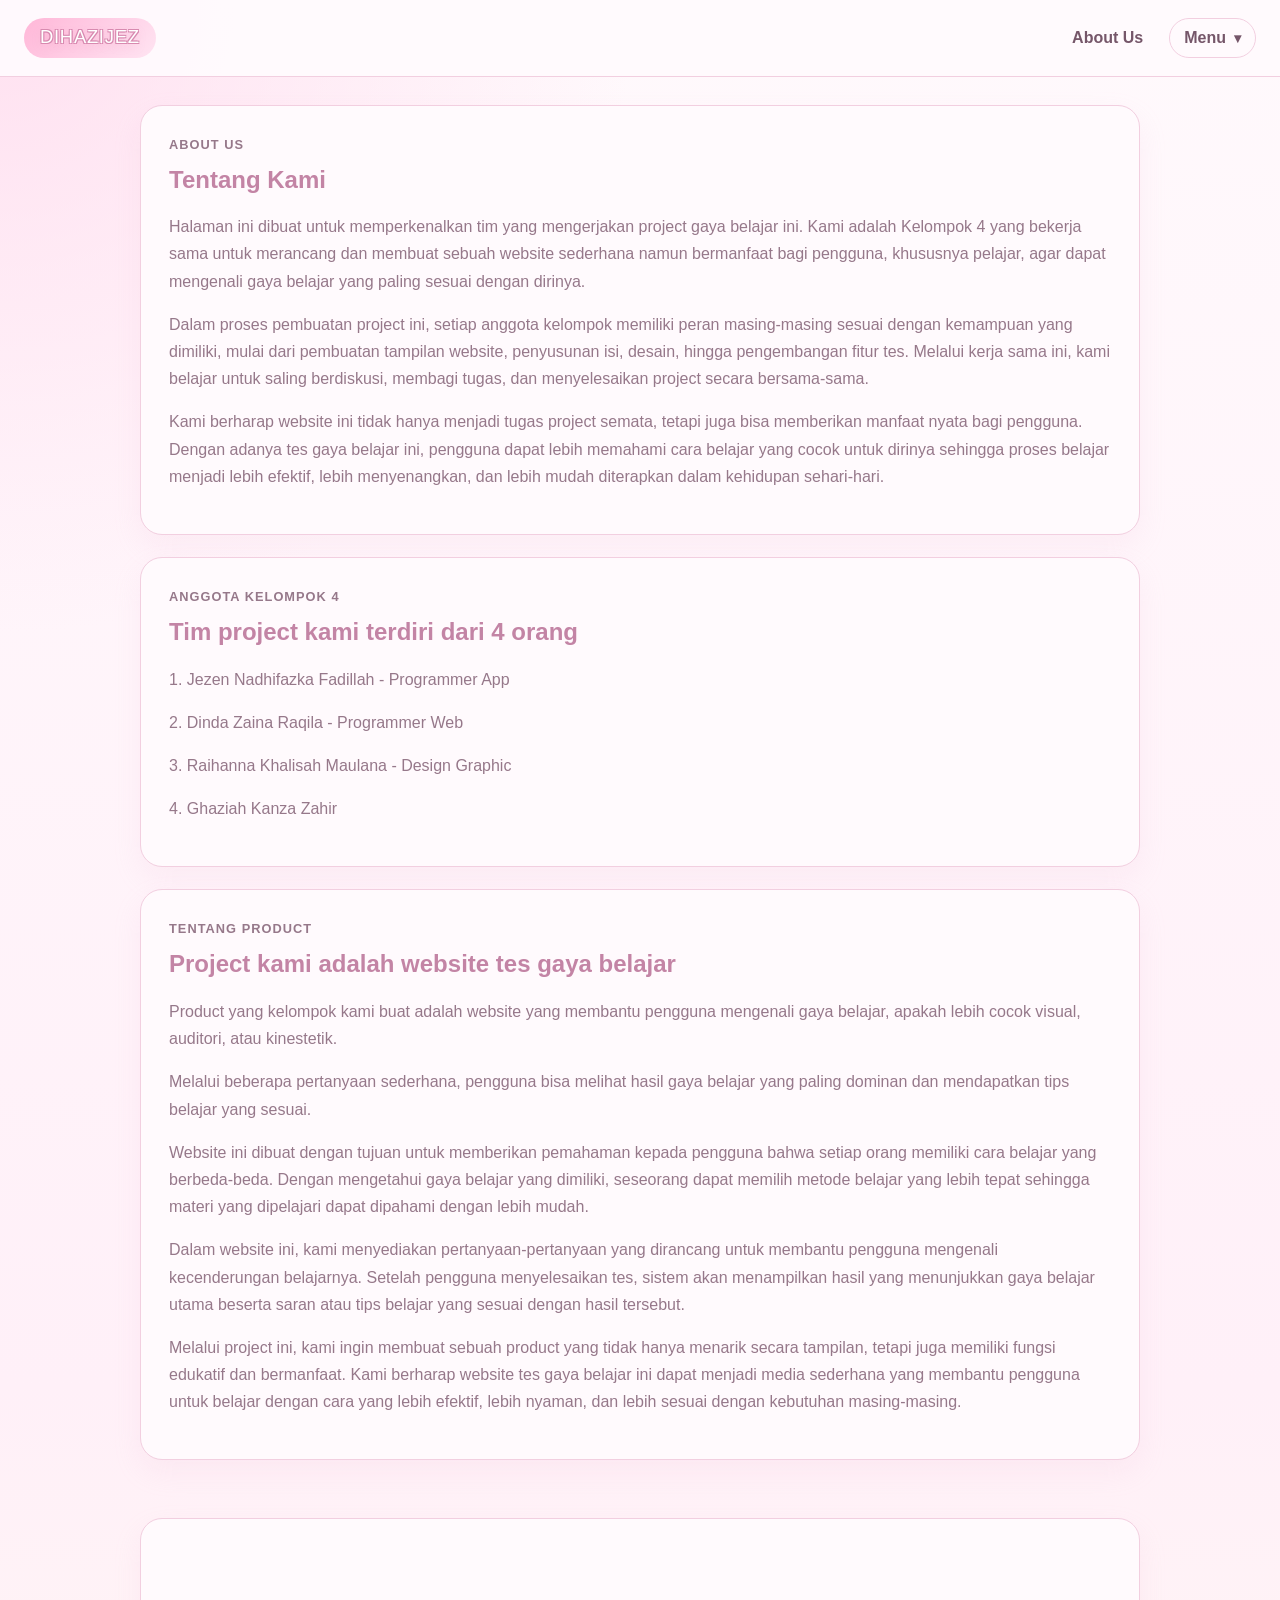
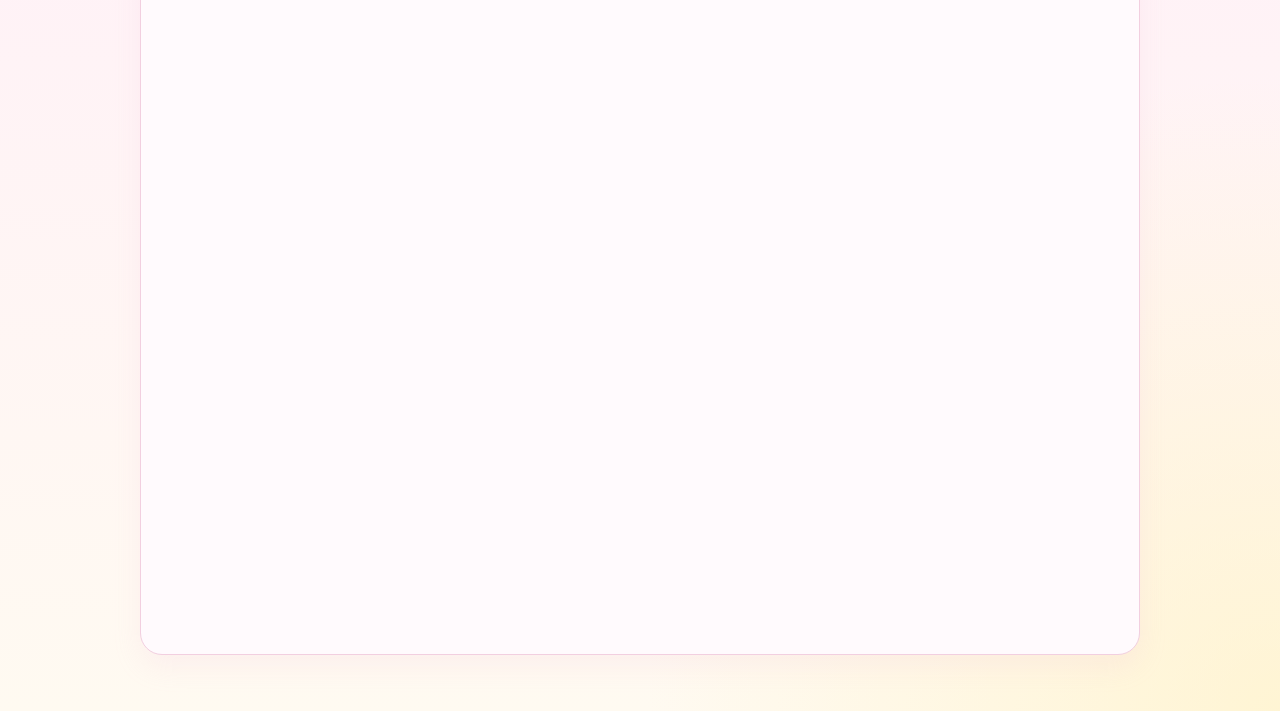
==== index.html @ 9e71fea0 "Update index.html" ====
<!doctype html>
<html lang="id">
  <head>
    <meta charset="utf-8">
    <meta name="viewport" content="width=device-width, initial-scale=1">
    <title>About Us | Gaya Belajar</title>
    <link rel="stylesheet" href="styles.css">
  </head>
  <body>
    <nav class="navbar">
      <div class="brand">DIHAZIJEZ</div>
      <div class="nav-links">
        <a href="AboutUs.html">About Us</a>
        <details class="nav-dropdown">
          <summary class="nav-trigger">Menu</summary>
          <div class="nav-dropdown-menu">
            <span class="nav-dropdown-current">home</span>
            <a href="design.html">Design</a>
            <a href="product.html">Product</a>
          </div>
        </details>
      </div>
    </nav>

    <main class="page">
      <section class="card section-card">
        <p class="section-label">About Us</p>
        <h1>Tentang Kami</h1>
        <p>
          Halaman ini dibuat untuk memperkenalkan tim yang mengerjakan project gaya belajar ini.
          Kami adalah Kelompok 4 yang bekerja sama untuk merancang dan membuat sebuah website
          sederhana namun bermanfaat bagi pengguna, khususnya pelajar, agar dapat mengenali
          gaya belajar yang paling sesuai dengan dirinya.
        </p>
        <p>
          Dalam proses pembuatan project ini, setiap anggota kelompok memiliki peran masing-masing
          sesuai dengan kemampuan yang dimiliki, mulai dari pembuatan tampilan website, penyusunan
          isi, desain, hingga pengembangan fitur tes. Melalui kerja sama ini, kami belajar untuk
          saling berdiskusi, membagi tugas, dan menyelesaikan project secara bersama-sama.
        </p>
        <p>
          Kami berharap website ini tidak hanya menjadi tugas project semata, tetapi juga bisa
          memberikan manfaat nyata bagi pengguna. Dengan adanya tes gaya belajar ini, pengguna dapat
          lebih memahami cara belajar yang cocok untuk dirinya sehingga proses belajar menjadi lebih
          efektif, lebih menyenangkan, dan lebih mudah diterapkan dalam kehidupan sehari-hari.
        </p>
      </section>

      <section class="card section-card">
        <p class="section-label">Anggota Kelompok 4</p>
        <h2>Tim project kami terdiri dari 4 orang</h2>
        <p>1. Jezen Nadhifazka Fadillah - Programmer App</p>
        <p>2. Dinda Zaina Raqila - Programmer Web</p>
        <p>3. Raihanna Khalisah Maulana - Design Graphic</p>
        <p>4. Ghaziah Kanza Zahir</p>
      </section>

      <section class="card section-card">
        <p class="section-label">Tentang Product</p>
        <h2>Project kami adalah website tes gaya belajar</h2>
        <p>
          Product yang kelompok kami buat adalah website yang membantu pengguna mengenali gaya belajar,
          apakah lebih cocok visual, auditori, atau kinestetik.
        </p>
        <p>
          Melalui beberapa pertanyaan sederhana, pengguna bisa melihat hasil gaya belajar yang paling dominan
          dan mendapatkan tips belajar yang sesuai.
        </p>
        <p>
          Website ini dibuat dengan tujuan untuk memberikan pemahaman kepada pengguna bahwa setiap orang
          memiliki cara belajar yang berbeda-beda. Dengan mengetahui gaya belajar yang dimiliki, seseorang
          dapat memilih metode belajar yang lebih tepat sehingga materi yang dipelajari dapat dipahami
          dengan lebih mudah.
        </p>
        <p>
          Dalam website ini, kami menyediakan pertanyaan-pertanyaan yang dirancang untuk membantu pengguna
          mengenali kecenderungan belajarnya. Setelah pengguna menyelesaikan tes, sistem akan menampilkan
          hasil yang menunjukkan gaya belajar utama beserta saran atau tips belajar yang sesuai dengan hasil tersebut.
        </p>
        <p>
          Melalui project ini, kami ingin membuat sebuah product yang tidak hanya menarik secara tampilan,
          tetapi juga memiliki fungsi edukatif dan bermanfaat. Kami berharap website tes gaya belajar ini
          dapat menjadi media sederhana yang membantu pengguna untuk belajar dengan cara yang lebih efektif,
          lebih nyaman, dan lebih sesuai dengan kebutuhan masing-masing.
        </p>
      </section>

      <br>
      <br>

      <section class="card embed-card">
        <iframe
          src="https://www.canva.com/design/DAHCYqIVzfM/KktYaF7nyShPlvq_w7BbAQ/view?embed"
          title="Canva design preview"
          loading="lazy"
          allow="fullscreen; autoplay; clipboard-write"
          allowfullscreen
        ></iframe>
      </section>
    </main>
  </body>
</html>
---- styles.css ----
@import url("https://fonts.googleapis.com/css2?family=Cherry+Bomb+One&display=swap");

:root {
  --bg: #fff6fb;
  --surface: #fffafd;
  --surface-soft: #fff0f8;
  --border: #f2cfe0;
  --text: #755669;
  --text-soft: #96788a;
  --primary: #ebb8d2;
  --primary-dark: #c384a5;
  --accent: #fff0c2;
  --shadow: 0 12px 28px rgba(235, 184, 210, 0.14);
  --radius: 22px;
}

* {
  box-sizing: border-box;
}

html {
  scroll-behavior: smooth;
}

body {
  margin: 0;
  font-family: "Avenir Next", "Trebuchet MS", Arial, sans-serif;
  color: var(--text);
  background:
    radial-gradient(circle at top left, rgba(255, 214, 235, 0.7), transparent 24%),
    radial-gradient(circle at bottom right, rgba(255, 238, 176, 0.45), transparent 24%),
    linear-gradient(180deg, #fff9fc 0%, #fff0f8 60%, #fffaf1 100%);
}

a {
  color: inherit;
  text-decoration: none;
}

.navbar {
  position: sticky;
  top: 0;
  z-index: 10;
  display: flex;
  justify-content: space-between;
  align-items: center;
  gap: 20px;
  padding: 18px 24px;
  background: rgba(255, 250, 253, 0.96);
  border-bottom: 1px solid var(--border);
}

.brand {
  padding: 8px 16px 10px;
  border-radius: 999px;
  background: linear-gradient(135deg, #ffb7d8 0%, #ffe4f2 100%);
  font-family: "Cherry Bomb One", "Trebuchet MS", Arial, sans-serif;
  font-size: 1.15rem;
  font-weight: 400;
  letter-spacing: 0.04em;
  color: #ffffff;
  text-shadow:
    -1px -1px 0 #d88ab0,
    1px -1px 0 #d88ab0,
    -1px 1px 0 #d88ab0,
    1px 1px 0 #d88ab0,
    0 3px 10px rgba(216, 138, 176, 0.25);
}

.nav-links {
  display: flex;
  gap: 12px;
  align-items: center;
  flex-wrap: wrap;
}

.nav-links a,
.nav-current {
  padding: 10px 14px;
  border-radius: 999px;
  font-weight: 600;
}

.nav-links a:hover {
  background: var(--surface-soft);
}

.nav-current {
  background: linear-gradient(135deg, var(--primary) 0%, #f3aed1 100%);
  color: #ffffff;
}

.nav-dropdown {
  position: relative;
}

.nav-trigger,
.nav-dropdown-current {
  display: inline-flex;
  align-items: center;
  justify-content: center;
  padding: 10px 14px;
  border: 1px solid var(--border);
  border-radius: 999px;
  background: var(--surface);
  font-weight: 600;
  color: var(--text);
  cursor: pointer;
  list-style: none;
}

.nav-trigger::-webkit-details-marker {
  display: none;
}

.nav-trigger::after {
  content: "▾";
  margin-left: 8px;
  font-size: 0.85rem;
}

.nav-dropdown[open] .nav-trigger {
  background: linear-gradient(135deg, var(--primary) 0%, #f3aed1 100%);
  color: #ffffff;
  border-color: var(--primary);
}

.nav-dropdown-menu {
  position: absolute;
  top: calc(100% + 10px);
  right: 0;
  min-width: 180px;
  display: grid;
  gap: 8px;
  padding: 12px;
  background: rgba(255, 250, 253, 0.98);
  border: 1px solid var(--border);
  border-radius: 18px;
  box-shadow: var(--shadow);
}

.nav-dropdown:not([open]) .nav-dropdown-menu {
  display: none;
}

.nav-dropdown-menu a,
.nav-dropdown-current {
  width: 100%;
  justify-content: flex-start;
}

.nav-dropdown-current {
  background: linear-gradient(135deg, var(--primary) 0%, #f3aed1 100%);
  border-color: var(--primary);
  color: #ffffff;
}

.page {
  width: min(1000px, calc(100% - 32px));
  margin: 28px auto 56px;
}

.card {
  background: var(--surface);
  border: 1px solid var(--border);
  border-radius: var(--radius);
  box-shadow: var(--shadow);
}

.hero,
.section-card,
.quiz-card,
.result-wrap,
.embed-card {
  padding: 28px;
}

.section-card {
  margin-bottom: 22px;
}

.hero {
  margin-bottom: 22px;
}

.hero-banner {
  width: 100%;
  margin-bottom: 28px;
  background: linear-gradient(135deg, #efbfd7 0%, #dda4c2 52%, #d4b1e6 100%);
  color: #ffffff;
  overflow: hidden;
  box-shadow: 0 10px 26px rgba(195, 132, 165, 0.12);
}

.hero-banner-inner {
  width: min(1000px, calc(100% - 32px));
  margin: 0 auto;
  padding: 52px 20px 58px;
  text-align: center;
}

.eyebrow,
.section-label {
  margin: 0 0 10px;
  color: var(--primary-dark);
  font-size: 0.8rem;
  font-weight: 700;
  letter-spacing: 0.08em;
  text-transform: uppercase;
}

h1,
h2,
h3,
p {
  margin-top: 0;
}

h1,
h2 {
  color: var(--primary-dark);
}

h1 {
  font-family: "Avenir Next", "Helvetica Neue", Arial, sans-serif;
  font-style: normal;
  line-height: 1.15;
  font-weight: 700;
}

.hero-banner h1 {
  max-width: 760px;
  margin: 0 auto 18px;
  color: #ffffff;
  font-size: clamp(1.9rem, 4vw, 3rem);
}

h2,
h3,
.brand,
.button,
.nav-links a,
.nav-current {
  font-family: "Avenir Next", "Trebuchet MS", Arial, sans-serif;
}

.lead,
.section-card p,
.simple-card p,
.question span,
#result-description,
.tips-box li {
  color: var(--text-soft);
  line-height: 1.7;
}

.hero-actions {
  display: flex;
  gap: 12px;
  flex-wrap: wrap;
  margin-top: 20px;
}

.hero-actions-center {
  justify-content: center;
}

.button {
  display: inline-flex;
  align-items: center;
  justify-content: center;
  padding: 12px 20px;
  border-radius: 999px;
  font-weight: 600;
  border: 1px solid var(--border);
}

.button-primary {
  background: linear-gradient(135deg, var(--primary) 0%, #f4afd3 100%);
  border-color: var(--primary);
  color: #ffffff;
}

.button-secondary {
  background: var(--surface);
  color: var(--primary-dark);
}

.button-light {
  background: #ffffff;
  color: var(--primary-dark);
  border-color: #ffffff;
}

.button-outline-light {
  background: rgba(255, 255, 255, 0.12);
  color: #ffffff;
  border-color: rgba(255, 255, 255, 0.55);
}

.hero-eyebrow {
  color: rgba(255, 255, 255, 0.92);
}

.hero-lead {
  max-width: 640px;
  margin: 0 auto;
  color: rgba(255, 255, 255, 0.92);
}

.section-block {
  margin: 0;
}

.learning-main {
  margin-bottom: 22px;
}

.section-heading {
  margin-bottom: 14px;
}

.learning-list {
  display: grid;
  grid-template-columns: repeat(3, minmax(0, 1fr));
  gap: 16px;
}

.grid {
  display: grid;
  gap: 16px;
}

.grid-3 {
  grid-template-columns: repeat(3, minmax(0, 1fr));
}

.simple-card {
  padding: 22px;
  background: linear-gradient(180deg, #fffafd 0%, #fff2f9 100%);
}

.simple-card h3 {
  margin-bottom: 10px;
  font-family: "Avenir Next", "Helvetica Neue", Arial, sans-serif;
}

.question {
  margin-bottom: 18px;
  padding: 20px;
  border: 1px solid var(--border);
  border-radius: 18px;
  background: linear-gradient(180deg, #fffbfd 0%, #fff3f9 100%);
}

.question h3 {
  margin-bottom: 14px;
  font-size: 1.05rem;
  line-height: 1.5;
}

.option {
  display: block;
  margin: 8px 0;
  cursor: pointer;
}

.option input {
  position: absolute;
  opacity: 0;
}

.option span {
  display: block;
  padding: 12px 14px;
  border-radius: 14px;
  background: var(--surface-soft);
  border: 2px solid transparent;
}

.option input:checked + span {
  border-color: var(--primary);
  background: #ffddea;
  color: var(--primary-dark);
  font-weight: 700;
}

.submit-button {
  margin-top: 8px;
}

.result-wrap {
  max-width: 760px;
  margin: 0 auto;
}

.tips-box {
  margin-top: 24px;
  padding: 22px;
  border-radius: 18px;
  background: linear-gradient(180deg, #fff4fa 0%, #fffaf0 100%);
  border: 1px solid var(--border);
}

.tips-box h2 {
  margin-bottom: 12px;
}

.embed-card iframe {
  width: 100%;
  min-height: 75vh;
  border: none;
  border-radius: 14px;
}

@media (max-width: 768px) {
  .navbar {
    flex-direction: column;
    align-items: flex-start;
  }

  .nav-dropdown-menu {
    left: 0;
    right: auto;
  }

  .learning-list {
    grid-template-columns: 1fr;
  }

  .grid-3 {
    grid-template-columns: 1fr;
  }

  .hero,
  .section-card,
  .quiz-card,
  .result-wrap,
  .embed-card {
    padding: 22px 18px;
  }

  .hero-banner-inner {
    padding: 40px 18px 44px;
  }
}
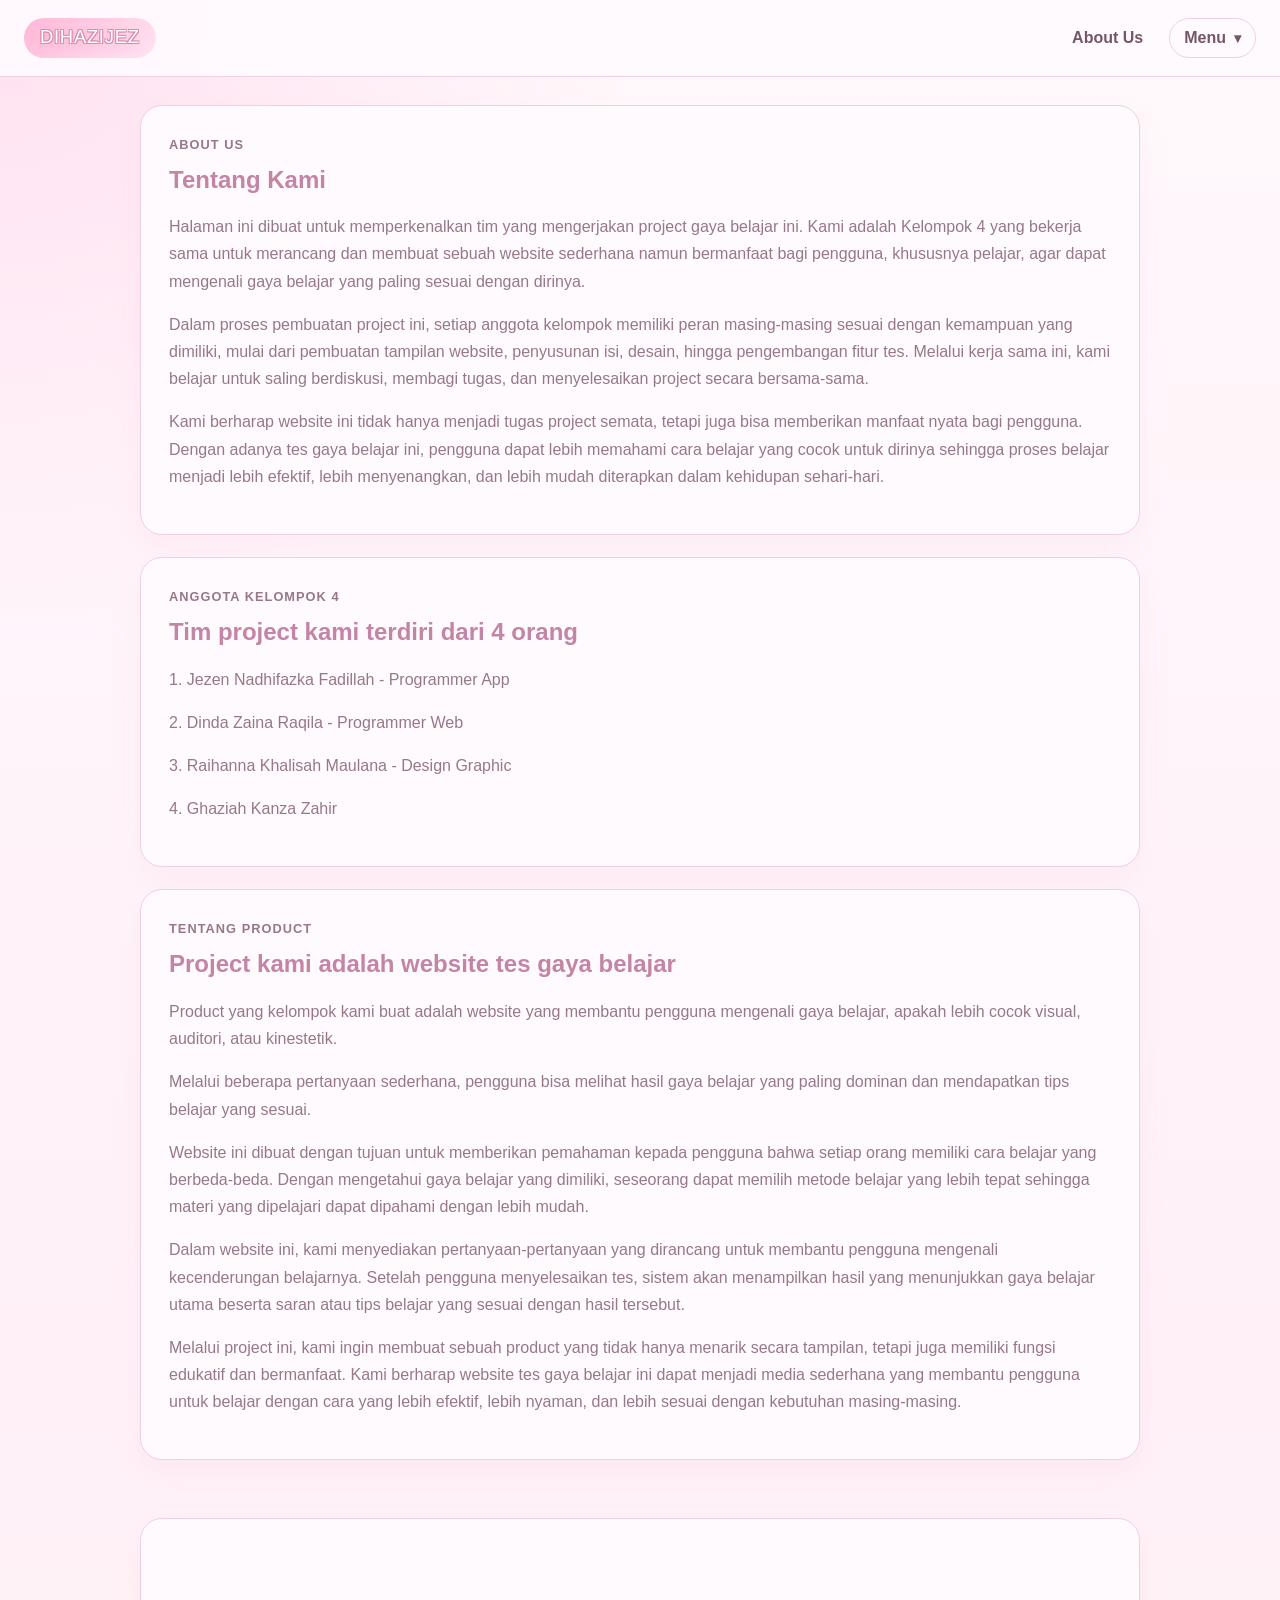
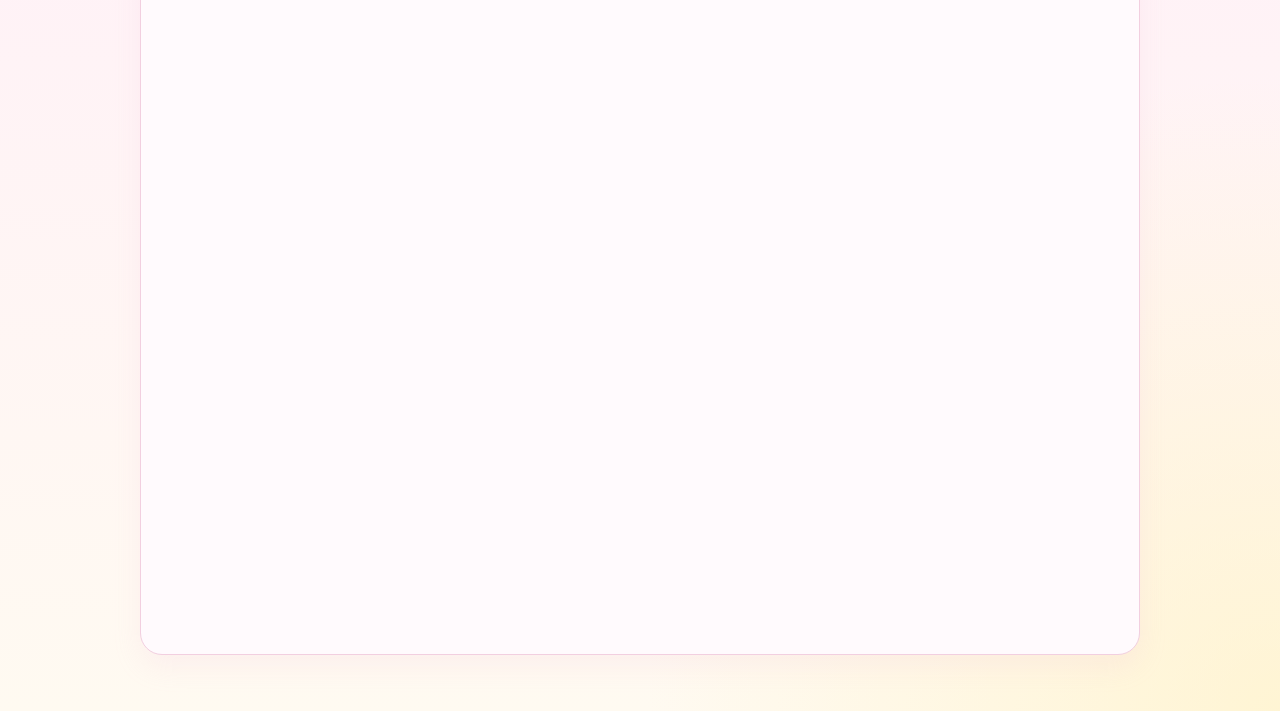
==== commit 4ed3d049: "Update index.html" ====
--- a/index.html
+++ b/index.html
@@ -10,7 +10,7 @@
     <nav class="navbar">
       <div class="brand">DIHAZIJEZ</div>
       <div class="nav-links">
-        <a href="AboutUs.html">About Us</a>
+        <a href="index.html">About Us</a>
         <details class="nav-dropdown">
           <summary class="nav-trigger">Menu</summary>
           <div class="nav-dropdown-menu">
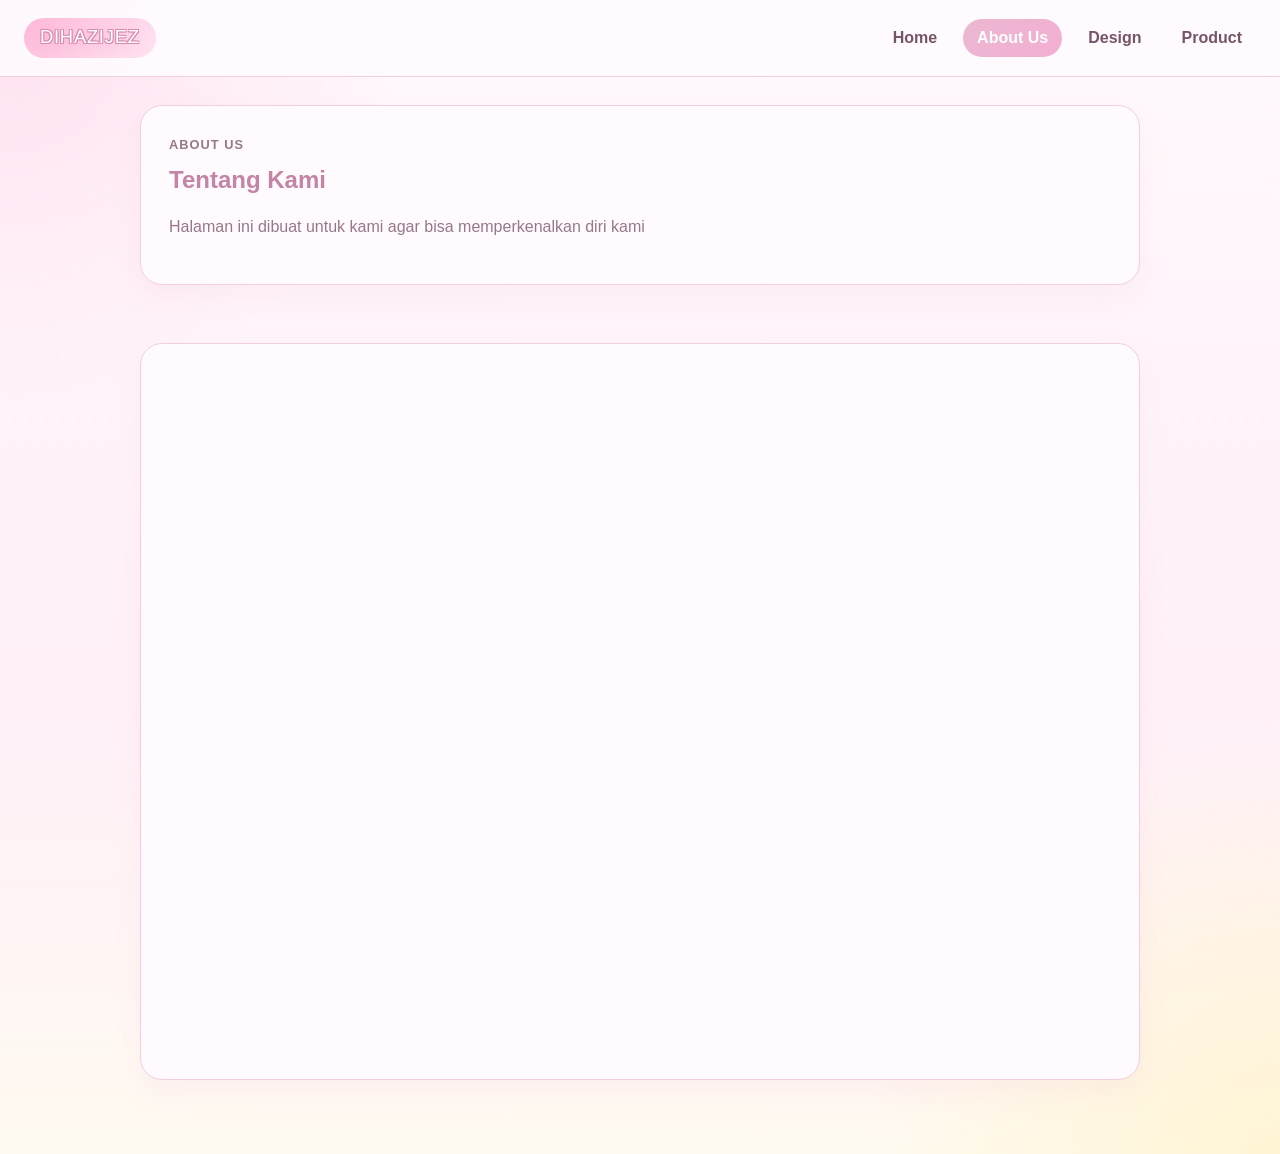
==== commit 3a04267d: "Update index.html" ====
--- a/index.html
+++ b/index.html
@@ -3,22 +3,17 @@
   <head>
     <meta charset="utf-8">
     <meta name="viewport" content="width=device-width, initial-scale=1">
-    <title>About Us | Gaya Belajar</title>
+    <title>Design | Gaya Belajar</title>
     <link rel="stylesheet" href="styles.css">
   </head>
   <body>
     <nav class="navbar">
       <div class="brand">DIHAZIJEZ</div>
       <div class="nav-links">
-        <a href="index.html">About Us</a>
-        <details class="nav-dropdown">
-          <summary class="nav-trigger">Menu</summary>
-          <div class="nav-dropdown-menu">
-            <span class="nav-dropdown-current">home</span>
-            <a href="design.html">Design</a>
-            <a href="product.html">Product</a>
-          </div>
-        </details>
+        <a href="index.html">Home</a>
+        <span class="nav-current">About Us</span>
+        <a href="design.html">Design</a>
+        <a href="product.html">Product</a>
       </div>
     </nav>
 
@@ -27,67 +22,11 @@
         <p class="section-label">About Us</p>
         <h1>Tentang Kami</h1>
         <p>
-          Halaman ini dibuat untuk memperkenalkan tim yang mengerjakan project gaya belajar ini.
-          Kami adalah Kelompok 4 yang bekerja sama untuk merancang dan membuat sebuah website
-          sederhana namun bermanfaat bagi pengguna, khususnya pelajar, agar dapat mengenali
-          gaya belajar yang paling sesuai dengan dirinya.
-        </p>
-        <p>
-          Dalam proses pembuatan project ini, setiap anggota kelompok memiliki peran masing-masing
-          sesuai dengan kemampuan yang dimiliki, mulai dari pembuatan tampilan website, penyusunan
-          isi, desain, hingga pengembangan fitur tes. Melalui kerja sama ini, kami belajar untuk
-          saling berdiskusi, membagi tugas, dan menyelesaikan project secara bersama-sama.
-        </p>
-        <p>
-          Kami berharap website ini tidak hanya menjadi tugas project semata, tetapi juga bisa
-          memberikan manfaat nyata bagi pengguna. Dengan adanya tes gaya belajar ini, pengguna dapat
-          lebih memahami cara belajar yang cocok untuk dirinya sehingga proses belajar menjadi lebih
-          efektif, lebih menyenangkan, dan lebih mudah diterapkan dalam kehidupan sehari-hari.
+          Halaman ini dibuat untuk kami agar bisa memperkenalkan diri kami
         </p>
       </section>
-
-      <section class="card section-card">
-        <p class="section-label">Anggota Kelompok 4</p>
-        <h2>Tim project kami terdiri dari 4 orang</h2>
-        <p>1. Jezen Nadhifazka Fadillah - Programmer App</p>
-        <p>2. Dinda Zaina Raqila - Programmer Web</p>
-        <p>3. Raihanna Khalisah Maulana - Design Graphic</p>
-        <p>4. Ghaziah Kanza Zahir</p>
-      </section>
-
-      <section class="card section-card">
-        <p class="section-label">Tentang Product</p>
-        <h2>Project kami adalah website tes gaya belajar</h2>
-        <p>
-          Product yang kelompok kami buat adalah website yang membantu pengguna mengenali gaya belajar,
-          apakah lebih cocok visual, auditori, atau kinestetik.
-        </p>
-        <p>
-          Melalui beberapa pertanyaan sederhana, pengguna bisa melihat hasil gaya belajar yang paling dominan
-          dan mendapatkan tips belajar yang sesuai.
-        </p>
-        <p>
-          Website ini dibuat dengan tujuan untuk memberikan pemahaman kepada pengguna bahwa setiap orang
-          memiliki cara belajar yang berbeda-beda. Dengan mengetahui gaya belajar yang dimiliki, seseorang
-          dapat memilih metode belajar yang lebih tepat sehingga materi yang dipelajari dapat dipahami
-          dengan lebih mudah.
-        </p>
-        <p>
-          Dalam website ini, kami menyediakan pertanyaan-pertanyaan yang dirancang untuk membantu pengguna
-          mengenali kecenderungan belajarnya. Setelah pengguna menyelesaikan tes, sistem akan menampilkan
-          hasil yang menunjukkan gaya belajar utama beserta saran atau tips belajar yang sesuai dengan hasil tersebut.
-        </p>
-        <p>
-          Melalui project ini, kami ingin membuat sebuah product yang tidak hanya menarik secara tampilan,
-          tetapi juga memiliki fungsi edukatif dan bermanfaat. Kami berharap website tes gaya belajar ini
-          dapat menjadi media sederhana yang membantu pengguna untuk belajar dengan cara yang lebih efektif,
-          lebih nyaman, dan lebih sesuai dengan kebutuhan masing-masing.
-        </p>
-      </section>
-
       <br>
       <br>
-
       <section class="card embed-card">
         <iframe
           src="https://www.canva.com/design/DAHCYqIVzfM/KktYaF7nyShPlvq_w7BbAQ/view?embed"
@@ -97,6 +36,7 @@
           allowfullscreen
         ></iframe>
       </section>
+      <br>
     </main>
   </body>
 </html>
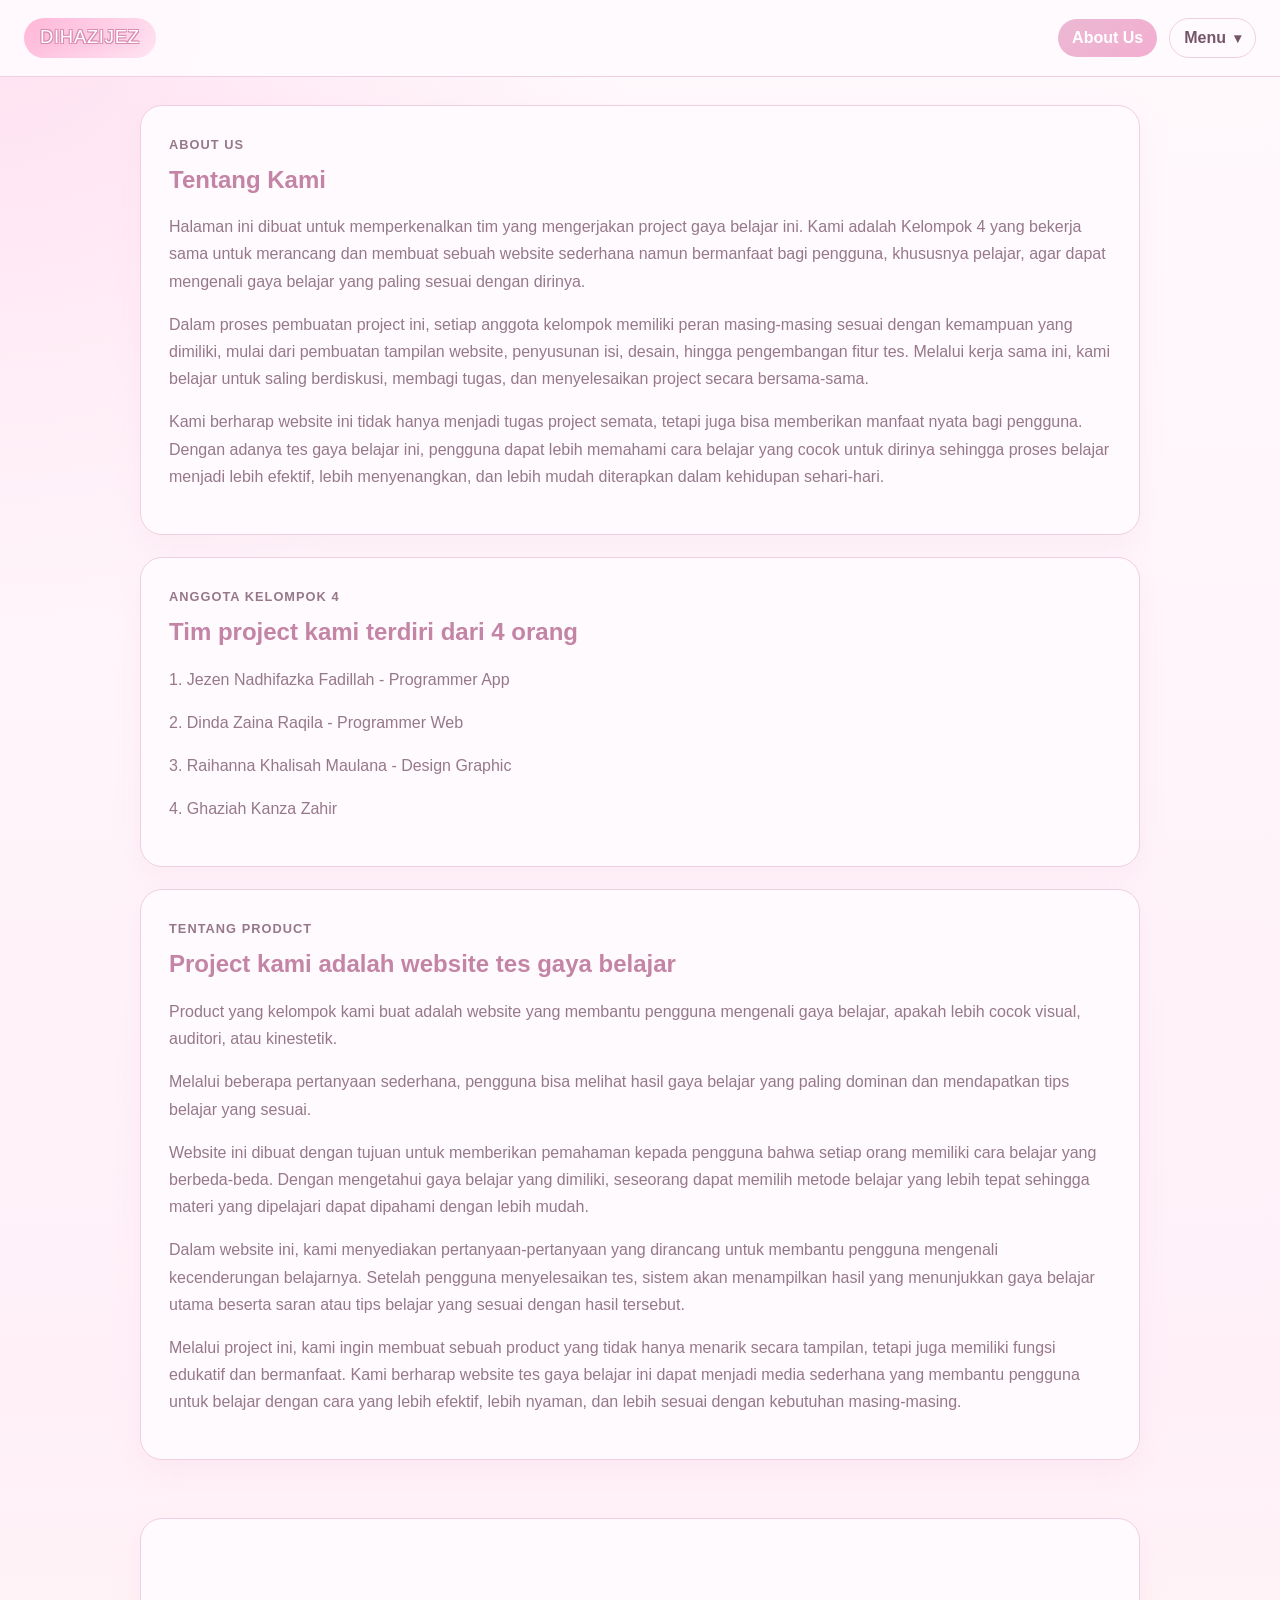
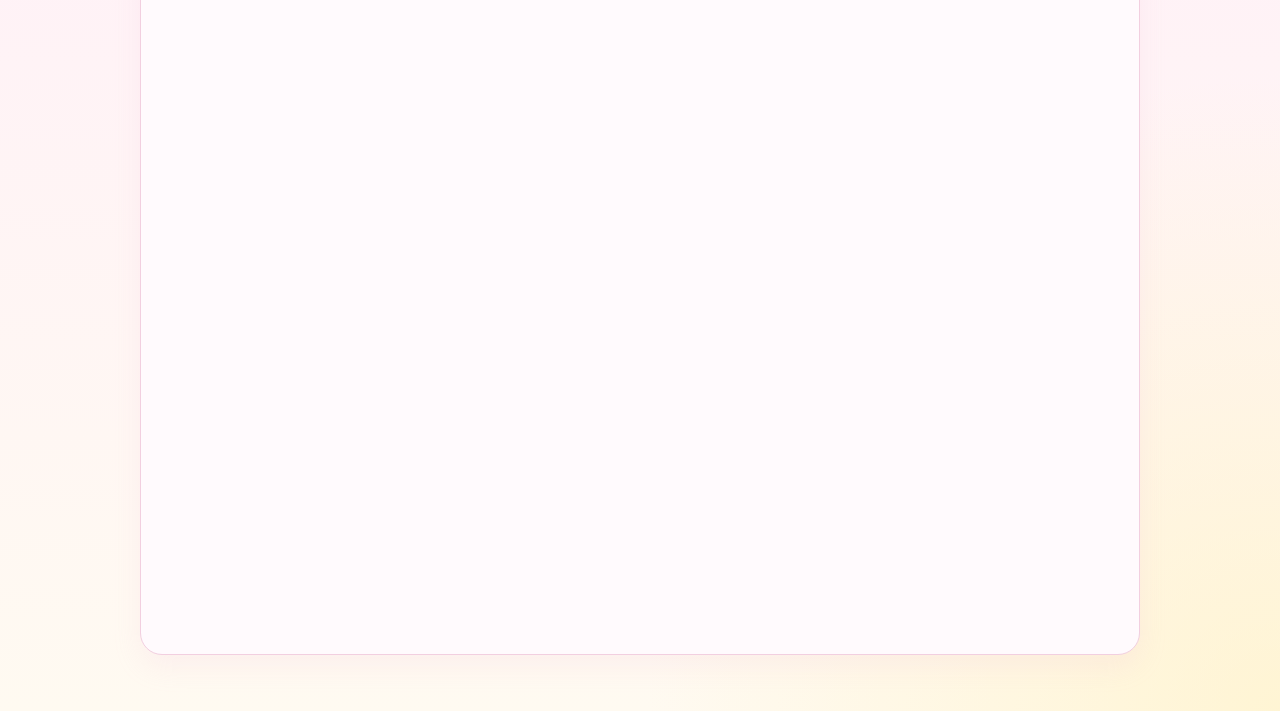
==== commit d7c6cf78: "Update index.html" ====
--- a/index.html
+++ b/index.html
@@ -3,17 +3,22 @@
   <head>
     <meta charset="utf-8">
     <meta name="viewport" content="width=device-width, initial-scale=1">
-    <title>Design | Gaya Belajar</title>
+    <title>About Us | Gaya Belajar</title>
     <link rel="stylesheet" href="styles.css">
   </head>
   <body>
     <nav class="navbar">
       <div class="brand">DIHAZIJEZ</div>
       <div class="nav-links">
-        <a href="index.html">Home</a>
         <span class="nav-current">About Us</span>
-        <a href="design.html">Design</a>
-        <a href="product.html">Product</a>
+        <details class="nav-dropdown">
+          <summary class="nav-trigger">Menu</summary>
+          <div class="nav-dropdown-menu">
+            <a href="index.html">Home</a>
+            <a href="design.html">Design</a>
+            <a href="product.html">Product</a>
+          </div>
+        </details>
       </div>
     </nav>
 
@@ -22,11 +27,67 @@
         <p class="section-label">About Us</p>
         <h1>Tentang Kami</h1>
         <p>
-          Halaman ini dibuat untuk kami agar bisa memperkenalkan diri kami
+          Halaman ini dibuat untuk memperkenalkan tim yang mengerjakan project gaya belajar ini.
+          Kami adalah Kelompok 4 yang bekerja sama untuk merancang dan membuat sebuah website
+          sederhana namun bermanfaat bagi pengguna, khususnya pelajar, agar dapat mengenali
+          gaya belajar yang paling sesuai dengan dirinya.
+        </p>
+        <p>
+          Dalam proses pembuatan project ini, setiap anggota kelompok memiliki peran masing-masing
+          sesuai dengan kemampuan yang dimiliki, mulai dari pembuatan tampilan website, penyusunan
+          isi, desain, hingga pengembangan fitur tes. Melalui kerja sama ini, kami belajar untuk
+          saling berdiskusi, membagi tugas, dan menyelesaikan project secara bersama-sama.
+        </p>
+        <p>
+          Kami berharap website ini tidak hanya menjadi tugas project semata, tetapi juga bisa
+          memberikan manfaat nyata bagi pengguna. Dengan adanya tes gaya belajar ini, pengguna dapat
+          lebih memahami cara belajar yang cocok untuk dirinya sehingga proses belajar menjadi lebih
+          efektif, lebih menyenangkan, dan lebih mudah diterapkan dalam kehidupan sehari-hari.
         </p>
       </section>
+
+      <section class="card section-card">
+        <p class="section-label">Anggota Kelompok 4</p>
+        <h2>Tim project kami terdiri dari 4 orang</h2>
+        <p>1. Jezen Nadhifazka Fadillah - Programmer App</p>
+        <p>2. Dinda Zaina Raqila - Programmer Web</p>
+        <p>3. Raihanna Khalisah Maulana - Design Graphic</p>
+        <p>4. Ghaziah Kanza Zahir</p>
+      </section>
+
+      <section class="card section-card">
+        <p class="section-label">Tentang Product</p>
+        <h2>Project kami adalah website tes gaya belajar</h2>
+        <p>
+          Product yang kelompok kami buat adalah website yang membantu pengguna mengenali gaya belajar,
+          apakah lebih cocok visual, auditori, atau kinestetik.
+        </p>
+        <p>
+          Melalui beberapa pertanyaan sederhana, pengguna bisa melihat hasil gaya belajar yang paling dominan
+          dan mendapatkan tips belajar yang sesuai.
+        </p>
+        <p>
+          Website ini dibuat dengan tujuan untuk memberikan pemahaman kepada pengguna bahwa setiap orang
+          memiliki cara belajar yang berbeda-beda. Dengan mengetahui gaya belajar yang dimiliki, seseorang
+          dapat memilih metode belajar yang lebih tepat sehingga materi yang dipelajari dapat dipahami
+          dengan lebih mudah.
+        </p>
+        <p>
+          Dalam website ini, kami menyediakan pertanyaan-pertanyaan yang dirancang untuk membantu pengguna
+          mengenali kecenderungan belajarnya. Setelah pengguna menyelesaikan tes, sistem akan menampilkan
+          hasil yang menunjukkan gaya belajar utama beserta saran atau tips belajar yang sesuai dengan hasil tersebut.
+        </p>
+        <p>
+          Melalui project ini, kami ingin membuat sebuah product yang tidak hanya menarik secara tampilan,
+          tetapi juga memiliki fungsi edukatif dan bermanfaat. Kami berharap website tes gaya belajar ini
+          dapat menjadi media sederhana yang membantu pengguna untuk belajar dengan cara yang lebih efektif,
+          lebih nyaman, dan lebih sesuai dengan kebutuhan masing-masing.
+        </p>
+      </section>
+
       <br>
       <br>
+
       <section class="card embed-card">
         <iframe
           src="https://www.canva.com/design/DAHCYqIVzfM/KktYaF7nyShPlvq_w7BbAQ/view?embed"
@@ -36,7 +97,6 @@
           allowfullscreen
         ></iframe>
       </section>
-      <br>
     </main>
   </body>
 </html>
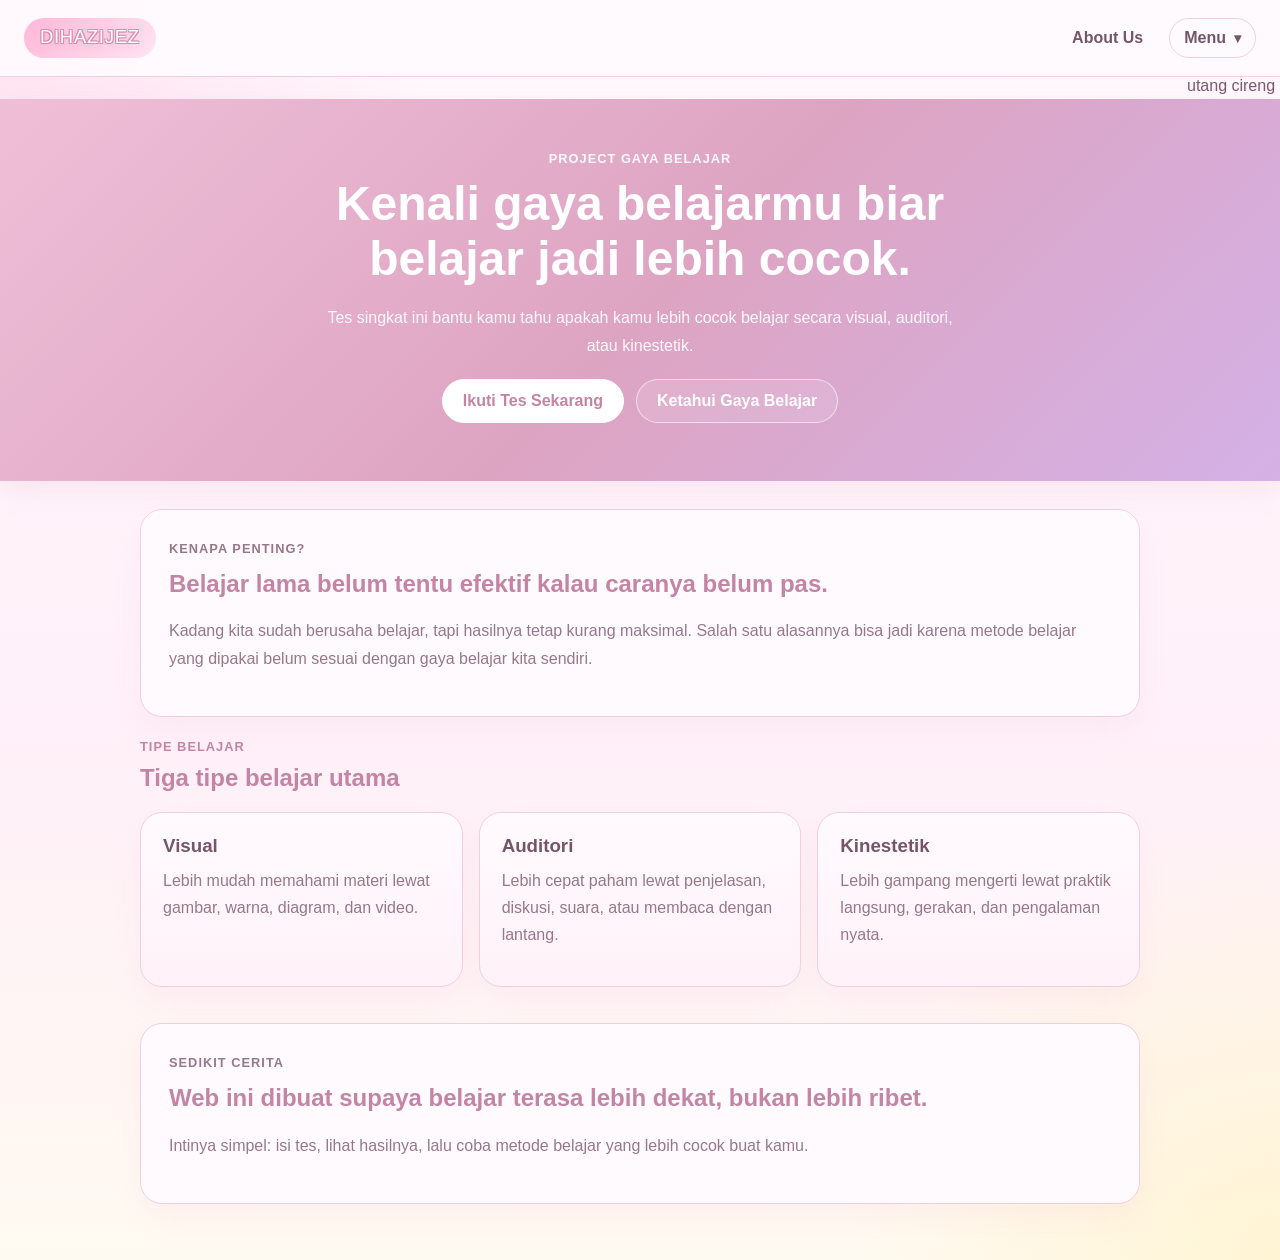
==== commit fa68b7e8: "Update index.html" ====
--- a/index.html
+++ b/index.html
@@ -3,18 +3,18 @@
   <head>
     <meta charset="utf-8">
     <meta name="viewport" content="width=device-width, initial-scale=1">
-    <title>About Us | Gaya Belajar</title>
+    <title>Home | Gaya Belajar</title>
     <link rel="stylesheet" href="styles.css">
   </head>
   <body>
     <nav class="navbar">
       <div class="brand">DIHAZIJEZ</div>
       <div class="nav-links">
-        <span class="nav-current">About Us</span>
+        <a href="AboutUs.html">About Us</a>
         <details class="nav-dropdown">
           <summary class="nav-trigger">Menu</summary>
           <div class="nav-dropdown-menu">
-            <a href="index.html">Home</a>
+            <span class="nav-dropdown-current">Home</span>
             <a href="design.html">Design</a>
             <a href="product.html">Product</a>
           </div>
@@ -22,80 +22,68 @@
       </div>
     </nav>
 
+    <marquee behavior="scroll" direction="left">
+      utang cireng keju abang adek 5rb /orang ke Jezen
+    </marquee>
+
+    <section class="hero-banner">
+      <div class="hero-banner-inner">
+        <p class="eyebrow hero-eyebrow">Project Gaya Belajar</p>
+        <h1>Kenali gaya belajarmu biar belajar jadi lebih cocok.</h1>
+        <p class="lead hero-lead">
+          Tes singkat ini bantu kamu tahu apakah kamu lebih cocok belajar secara visual, auditori, atau kinestetik.
+        </p>
+        <div class="hero-actions hero-actions-center">
+          <a class="button button-light" href="product.html">Ikuti Tes Sekarang</a>
+          <a class="button button-outline-light" href="#tipe-belajar">Ketahui Gaya Belajar</a>
+        </div>
+      </div>
+    </section>
+
     <main class="page">
       <section class="card section-card">
-        <p class="section-label">About Us</p>
-        <h1>Tentang Kami</h1>
+        <p class="section-label">Kenapa penting?</p>
+        <h2>Belajar lama belum tentu efektif kalau caranya belum pas.</h2>
         <p>
-          Halaman ini dibuat untuk memperkenalkan tim yang mengerjakan project gaya belajar ini.
-          Kami adalah Kelompok 4 yang bekerja sama untuk merancang dan membuat sebuah website
-          sederhana namun bermanfaat bagi pengguna, khususnya pelajar, agar dapat mengenali
-          gaya belajar yang paling sesuai dengan dirinya.
-        </p>
-        <p>
-          Dalam proses pembuatan project ini, setiap anggota kelompok memiliki peran masing-masing
-          sesuai dengan kemampuan yang dimiliki, mulai dari pembuatan tampilan website, penyusunan
-          isi, desain, hingga pengembangan fitur tes. Melalui kerja sama ini, kami belajar untuk
-          saling berdiskusi, membagi tugas, dan menyelesaikan project secara bersama-sama.
-        </p>
-        <p>
-          Kami berharap website ini tidak hanya menjadi tugas project semata, tetapi juga bisa
-          memberikan manfaat nyata bagi pengguna. Dengan adanya tes gaya belajar ini, pengguna dapat
-          lebih memahami cara belajar yang cocok untuk dirinya sehingga proses belajar menjadi lebih
-          efektif, lebih menyenangkan, dan lebih mudah diterapkan dalam kehidupan sehari-hari.
+          Kadang kita sudah berusaha belajar, tapi hasilnya tetap kurang maksimal.
+          Salah satu alasannya bisa jadi karena metode belajar yang dipakai belum sesuai
+          dengan gaya belajar kita sendiri.
         </p>
       </section>
 
-      <section class="card section-card">
-        <p class="section-label">Anggota Kelompok 4</p>
-        <h2>Tim project kami terdiri dari 4 orang</h2>
-        <p>1. Jezen Nadhifazka Fadillah - Programmer App</p>
-        <p>2. Dinda Zaina Raqila - Programmer Web</p>
-        <p>3. Raihanna Khalisah Maulana - Design Graphic</p>
-        <p>4. Ghaziah Kanza Zahir</p>
-      </section>
+      <section class="section-block">
+        <div class="section-heading">
+          <p class="section-label">Tipe Belajar</p>
+          <h2 id="tipe-belajar">Tiga tipe belajar utama</h2>
+        </div>
 
-      <section class="card section-card">
-        <p class="section-label">Tentang Product</p>
-        <h2>Project kami adalah website tes gaya belajar</h2>
-        <p>
-          Product yang kelompok kami buat adalah website yang membantu pengguna mengenali gaya belajar,
-          apakah lebih cocok visual, auditori, atau kinestetik.
-        </p>
-        <p>
-          Melalui beberapa pertanyaan sederhana, pengguna bisa melihat hasil gaya belajar yang paling dominan
-          dan mendapatkan tips belajar yang sesuai.
-        </p>
-        <p>
-          Website ini dibuat dengan tujuan untuk memberikan pemahaman kepada pengguna bahwa setiap orang
-          memiliki cara belajar yang berbeda-beda. Dengan mengetahui gaya belajar yang dimiliki, seseorang
-          dapat memilih metode belajar yang lebih tepat sehingga materi yang dipelajari dapat dipahami
-          dengan lebih mudah.
-        </p>
-        <p>
-          Dalam website ini, kami menyediakan pertanyaan-pertanyaan yang dirancang untuk membantu pengguna
-          mengenali kecenderungan belajarnya. Setelah pengguna menyelesaikan tes, sistem akan menampilkan
-          hasil yang menunjukkan gaya belajar utama beserta saran atau tips belajar yang sesuai dengan hasil tersebut.
-        </p>
-        <p>
-          Melalui project ini, kami ingin membuat sebuah product yang tidak hanya menarik secara tampilan,
-          tetapi juga memiliki fungsi edukatif dan bermanfaat. Kami berharap website tes gaya belajar ini
-          dapat menjadi media sederhana yang membantu pengguna untuk belajar dengan cara yang lebih efektif,
-          lebih nyaman, dan lebih sesuai dengan kebutuhan masing-masing.
-        </p>
+        <div class="grid grid-3">
+          <article class="card simple-card">
+            <h3>Visual</h3>
+            <p>Lebih mudah memahami materi lewat gambar, warna, diagram, dan video.</p>
+          </article>
+
+          <article class="card simple-card">
+            <h3>Auditori</h3>
+            <p>Lebih cepat paham lewat penjelasan, diskusi, suara, atau membaca dengan lantang.</p>
+          </article>
+
+          <article class="card simple-card">
+            <h3>Kinestetik</h3>
+            <p>Lebih gampang mengerti lewat praktik langsung, gerakan, dan pengalaman nyata.</p>
+          </article>
+        </div>
       </section>
 
       <br>
       <br>
 
-      <section class="card embed-card">
-        <iframe
-          src="https://www.canva.com/design/DAHCYqIVzfM/KktYaF7nyShPlvq_w7BbAQ/view?embed"
-          title="Canva design preview"
-          loading="lazy"
-          allow="fullscreen; autoplay; clipboard-write"
-          allowfullscreen
-        ></iframe>
+      <section class="card section-card">
+        <p class="section-label">Sedikit cerita</p>
+        <h2>Web ini dibuat supaya belajar terasa lebih dekat, bukan lebih ribet.</h2>
+        <p>
+          Intinya simpel: isi tes, lihat hasilnya, lalu coba metode belajar yang lebih cocok buat kamu.
+        </p>
       </section>
     </main>
   </body>
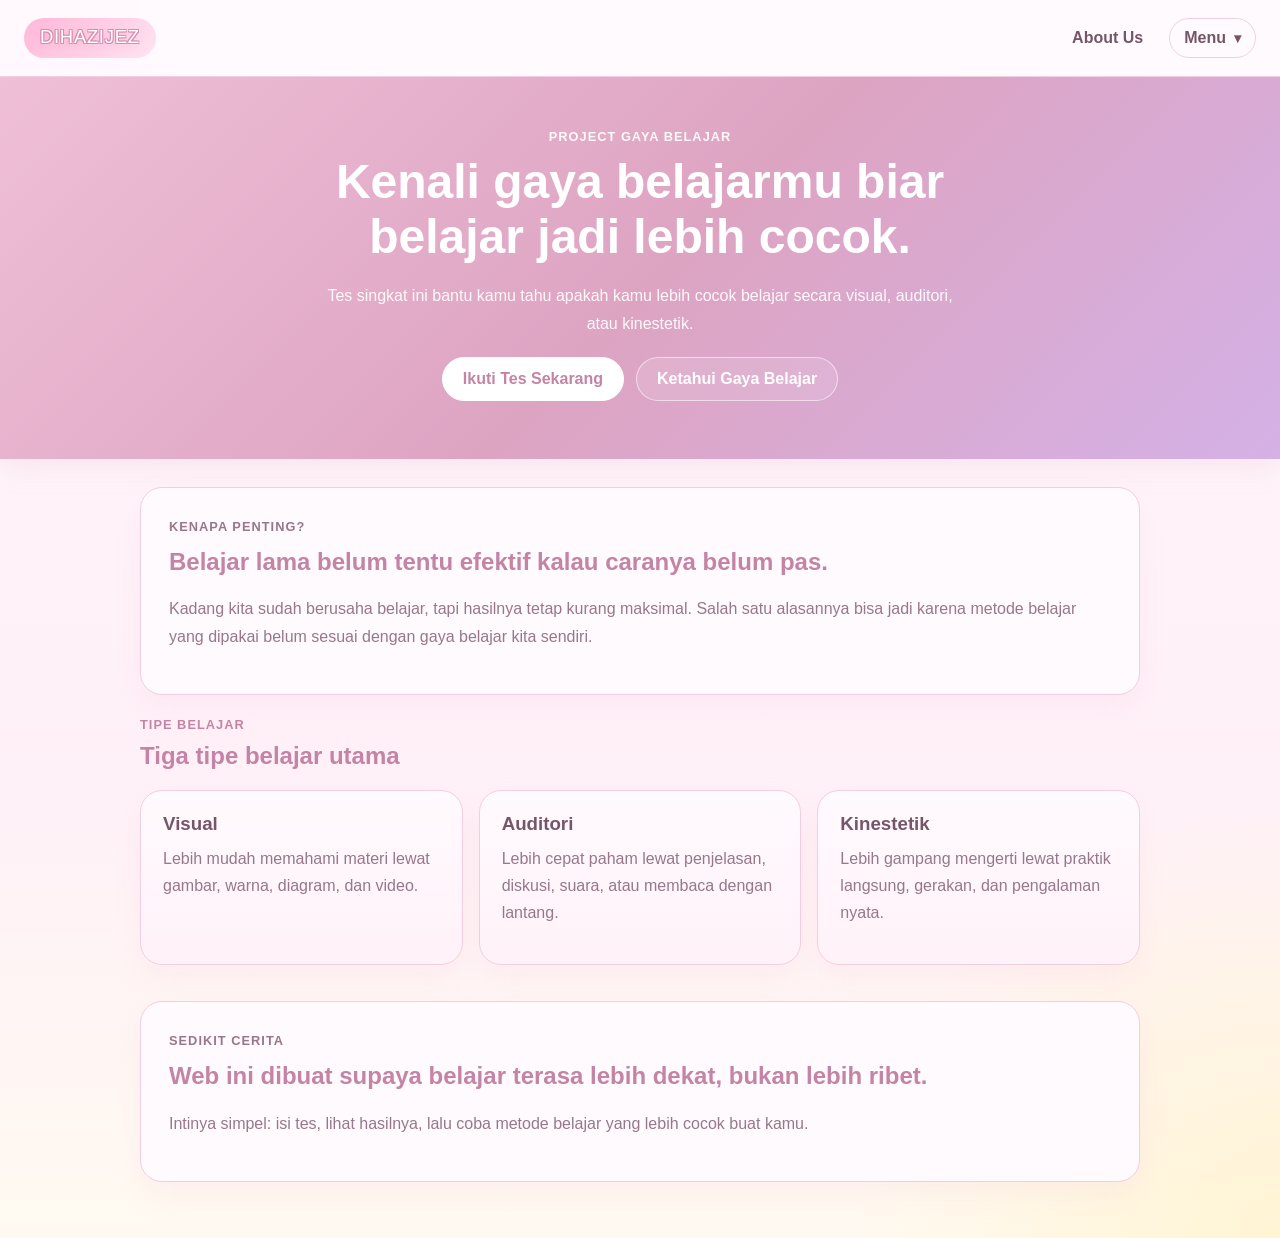
==== commit 75e690e2: "Update index.html" ====
--- a/index.html
+++ b/index.html
@@ -21,10 +21,6 @@
         </details>
       </div>
     </nav>
-
-    <marquee behavior="scroll" direction="left">
-      utang cireng keju abang adek 5rb /orang ke Jezen
-    </marquee>
 
     <section class="hero-banner">
       <div class="hero-banner-inner">
--- a/styles.css
+++ b/styles.css
@@ -1,9 +1,9 @@
-@import url("https://fonts.googleapis.com/css2?family=Cherry+Bomb+One&display=swap");
-
-:root {
-  --bg: #fff6fb;
-  --surface: #fffafd;
-  --surface-soft: #fff0f8;
+@import url("https://fonts.googleapis.com/css2?family=Cherry+Bomb+One&display=swap");
+
+:root {
+  --bg: #fff6fb;
+  --surface: #fffafd;
+  --surface-soft: #fff0f8;
   --border: #f2cfe0;
   --text: #755669;
   --text-soft: #96788a;
@@ -50,22 +50,22 @@
   border-bottom: 1px solid var(--border);
 }
 
-.brand {
-  padding: 8px 16px 10px;
-  border-radius: 999px;
-  background: linear-gradient(135deg, #ffb7d8 0%, #ffe4f2 100%);
-  font-family: "Cherry Bomb One", "Trebuchet MS", Arial, sans-serif;
-  font-size: 1.15rem;
-  font-weight: 400;
-  letter-spacing: 0.04em;
-  color: #ffffff;
-  text-shadow:
-    -1px -1px 0 #d88ab0,
-    1px -1px 0 #d88ab0,
-    -1px 1px 0 #d88ab0,
-    1px 1px 0 #d88ab0,
-    0 3px 10px rgba(216, 138, 176, 0.25);
-}
+.brand {
+  padding: 8px 16px 10px;
+  border-radius: 999px;
+  background: linear-gradient(135deg, #ffb7d8 0%, #ffe4f2 100%);
+  font-family: "Cherry Bomb One", "Trebuchet MS", Arial, sans-serif;
+  font-size: 1.15rem;
+  font-weight: 400;
+  letter-spacing: 0.04em;
+  color: #ffffff;
+  text-shadow:
+    -1px -1px 0 #d88ab0,
+    1px -1px 0 #d88ab0,
+    -1px 1px 0 #d88ab0,
+    1px 1px 0 #d88ab0,
+    0 3px 10px rgba(216, 138, 176, 0.25);
+}
 
 .nav-links {
   display: flex;
@@ -85,75 +85,75 @@
   background: var(--surface-soft);
 }
 
-.nav-current {
-  background: linear-gradient(135deg, var(--primary) 0%, #f3aed1 100%);
-  color: #ffffff;
-}
-
-.nav-dropdown {
-  position: relative;
-}
-
-.nav-trigger,
-.nav-dropdown-current {
-  display: inline-flex;
-  align-items: center;
-  justify-content: center;
-  padding: 10px 14px;
-  border: 1px solid var(--border);
-  border-radius: 999px;
-  background: var(--surface);
-  font-weight: 600;
-  color: var(--text);
-  cursor: pointer;
-  list-style: none;
-}
-
-.nav-trigger::-webkit-details-marker {
-  display: none;
-}
-
-.nav-trigger::after {
-  content: "▾";
-  margin-left: 8px;
-  font-size: 0.85rem;
-}
-
-.nav-dropdown[open] .nav-trigger {
-  background: linear-gradient(135deg, var(--primary) 0%, #f3aed1 100%);
-  color: #ffffff;
-  border-color: var(--primary);
-}
-
-.nav-dropdown-menu {
-  position: absolute;
-  top: calc(100% + 10px);
-  right: 0;
-  min-width: 180px;
-  display: grid;
-  gap: 8px;
-  padding: 12px;
-  background: rgba(255, 250, 253, 0.98);
-  border: 1px solid var(--border);
-  border-radius: 18px;
-  box-shadow: var(--shadow);
-}
-
-.nav-dropdown:not([open]) .nav-dropdown-menu {
-  display: none;
-}
-
-.nav-dropdown-menu a,
-.nav-dropdown-current {
-  width: 100%;
-  justify-content: flex-start;
-}
-
-.nav-dropdown-current {
-  background: linear-gradient(135deg, var(--primary) 0%, #f3aed1 100%);
-  border-color: var(--primary);
-  color: #ffffff;
-}
+.nav-current {
+  background: linear-gradient(135deg, var(--primary) 0%, #f3aed1 100%);
+  color: #ffffff;
+}
+
+.nav-dropdown {
+  position: relative;
+}
+
+.nav-trigger,
+.nav-dropdown-current {
+  display: inline-flex;
+  align-items: center;
+  justify-content: center;
+  padding: 10px 14px;
+  border: 1px solid var(--border);
+  border-radius: 999px;
+  background: var(--surface);
+  font-weight: 600;
+  color: var(--text);
+  cursor: pointer;
+  list-style: none;
+}
+
+.nav-trigger::-webkit-details-marker {
+  display: none;
+}
+
+.nav-trigger::after {
+  content: "▾";
+  margin-left: 8px;
+  font-size: 0.85rem;
+}
+
+.nav-dropdown[open] .nav-trigger {
+  background: linear-gradient(135deg, var(--primary) 0%, #f3aed1 100%);
+  color: #ffffff;
+  border-color: var(--primary);
+}
+
+.nav-dropdown-menu {
+  position: absolute;
+  top: calc(100% + 10px);
+  right: 0;
+  min-width: 180px;
+  display: grid;
+  gap: 8px;
+  padding: 12px;
+  background: rgba(255, 250, 253, 0.98);
+  border: 1px solid var(--border);
+  border-radius: 18px;
+  box-shadow: var(--shadow);
+}
+
+.nav-dropdown:not([open]) .nav-dropdown-menu {
+  display: none;
+}
+
+.nav-dropdown-menu a,
+.nav-dropdown-current {
+  width: 100%;
+  justify-content: flex-start;
+}
+
+.nav-dropdown-current {
+  background: linear-gradient(135deg, var(--primary) 0%, #f3aed1 100%);
+  border-color: var(--primary);
+  color: #ffffff;
+}
 
 .page {
   width: min(1000px, calc(100% - 32px));
@@ -308,42 +308,66 @@
   color: rgba(255, 255, 255, 0.92);
 }
 
-.section-block {
-  margin: 0;
-}
-
-.learning-main {
-  margin-bottom: 22px;
-}
-
-.section-heading {
-  margin-bottom: 14px;
-}
-
-.learning-list {
-  display: grid;
-  grid-template-columns: repeat(3, minmax(0, 1fr));
-  gap: 16px;
-}
-
-.grid {
-  display: grid;
-  gap: 16px;
-}
+.section-block {
+  margin: 0;
+}
+
+.learning-main {
+  margin-bottom: 22px;
+}
+
+.section-heading {
+  margin-bottom: 14px;
+}
+
+.learning-list {
+  display: grid;
+  grid-template-columns: repeat(3, minmax(0, 1fr));
+  gap: 16px;
+}
+
+.grid {
+  display: grid;
+  gap: 16px;
+}
 
 .grid-3 {
   grid-template-columns: repeat(3, minmax(0, 1fr));
 }
 
-.simple-card {
-  padding: 22px;
-  background: linear-gradient(180deg, #fffafd 0%, #fff2f9 100%);
-}
-
-.simple-card h3 {
-  margin-bottom: 10px;
-  font-family: "Avenir Next", "Helvetica Neue", Arial, sans-serif;
-}
+.simple-card {
+  padding: 22px;
+  background: linear-gradient(180deg, #fffafd 0%, #fff2f9 100%);
+}
+
+.simple-card h3 {
+  margin-bottom: 10px;
+  font-family: "Avenir Next", "Helvetica Neue", Arial, sans-serif;
+}
+
+.process-list {
+  display: grid;
+  grid-template-columns: repeat(5, minmax(0, 1fr));
+  gap: 14px;
+  margin-top: 18px;
+}
+
+.process-card {
+  padding: 16px;
+  border: 1px solid var(--border);
+  border-radius: 16px;
+  background: var(--surface-soft);
+}
+
+.process-card h3 {
+  margin-bottom: 8px;
+}
+
+.process-card p {
+  margin-bottom: 0;
+  color: var(--text-soft);
+  line-height: 1.6;
+}
 
 .question {
   margin-bottom: 18px;
@@ -413,32 +437,36 @@
   border-radius: 14px;
 }
 
-@media (max-width: 768px) {
-  .navbar {
-    flex-direction: column;
-    align-items: flex-start;
-  }
-
-  .nav-dropdown-menu {
-    left: 0;
-    right: auto;
-  }
-
-  .learning-list {
-    grid-template-columns: 1fr;
-  }
-
-  .grid-3 {
-    grid-template-columns: 1fr;
-  }
-
-  .hero,
-  .section-card,
-  .quiz-card,
-  .result-wrap,
-  .embed-card {
-    padding: 22px 18px;
-  }
+@media (max-width: 768px) {
+  .navbar {
+    flex-direction: column;
+    align-items: flex-start;
+  }
+
+  .nav-dropdown-menu {
+    left: 0;
+    right: auto;
+  }
+
+  .learning-list {
+    grid-template-columns: 1fr;
+  }
+
+  .grid-3 {
+    grid-template-columns: 1fr;
+  }
+
+  .process-list {
+    grid-template-columns: 1fr;
+  }
+
+  .hero,
+  .section-card,
+  .quiz-card,
+  .result-wrap,
+  .embed-card {
+    padding: 22px 18px;
+  }
 
   .hero-banner-inner {
     padding: 40px 18px 44px;
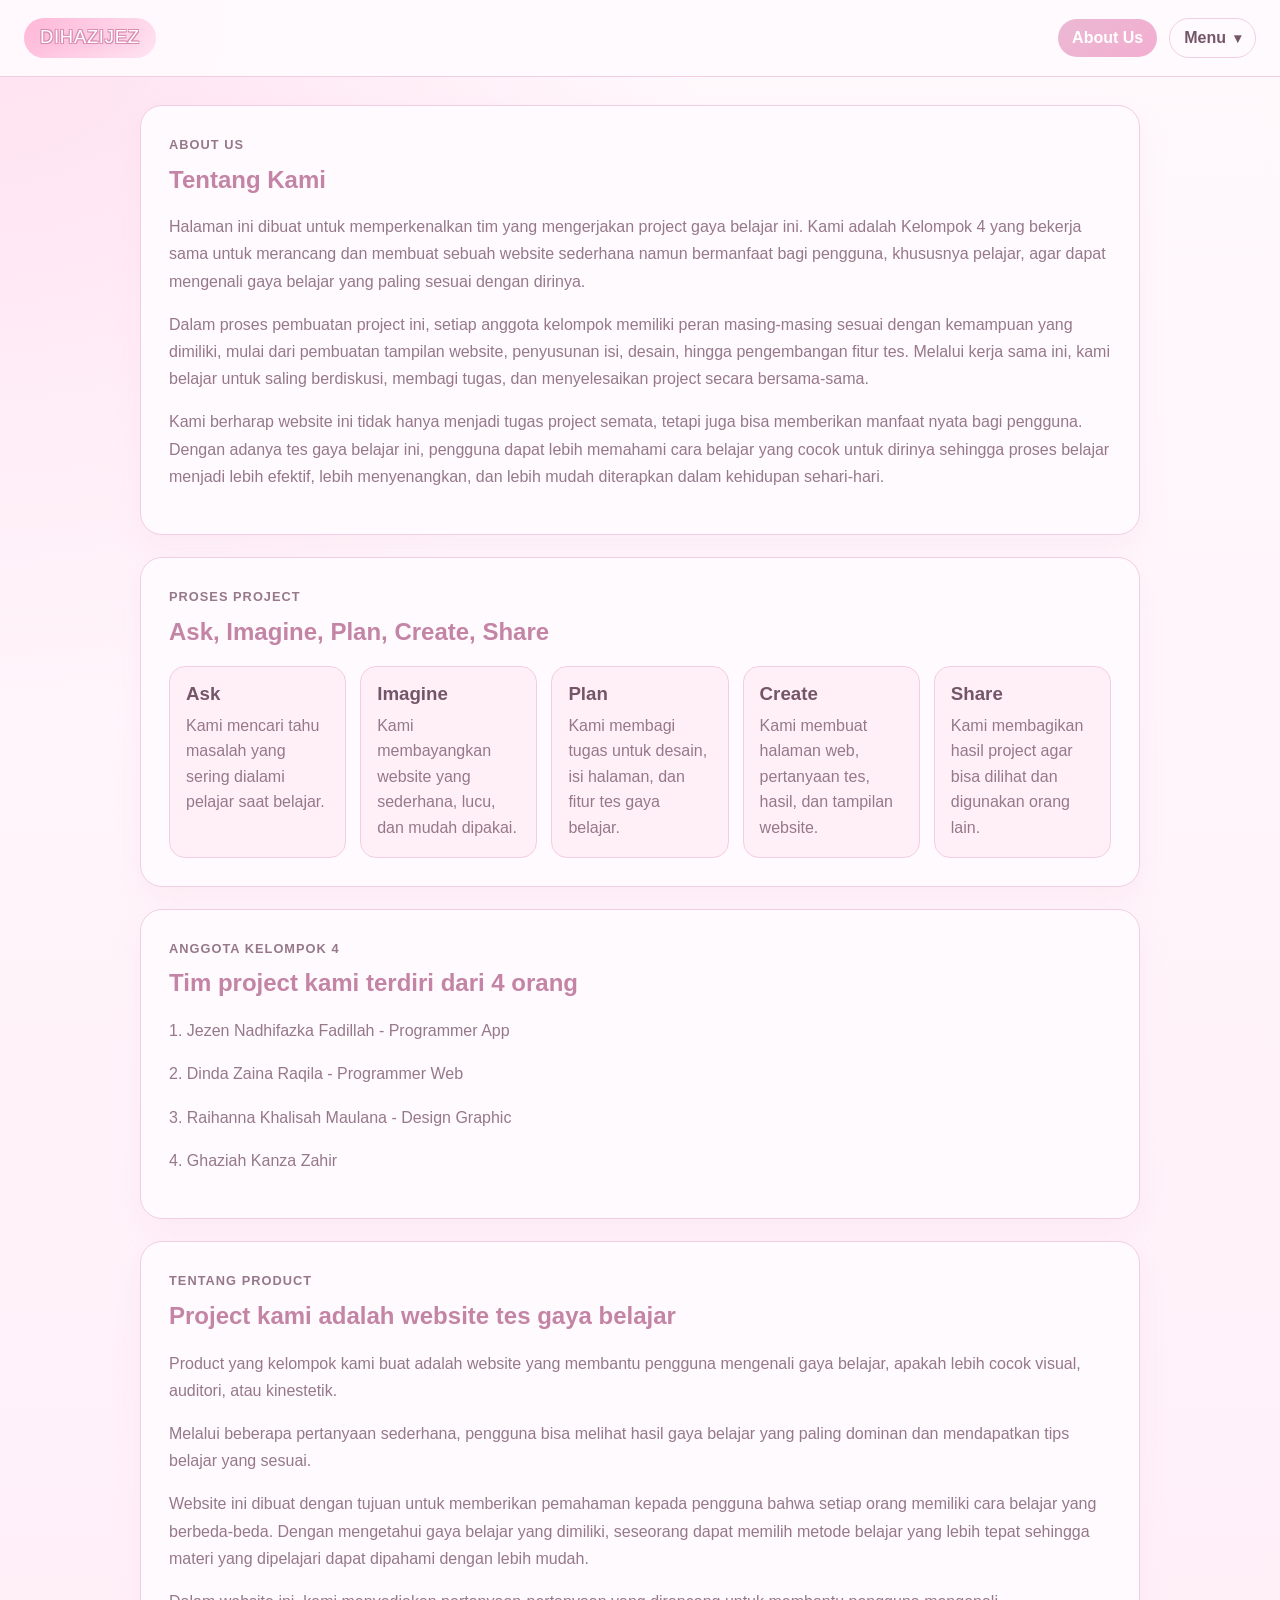
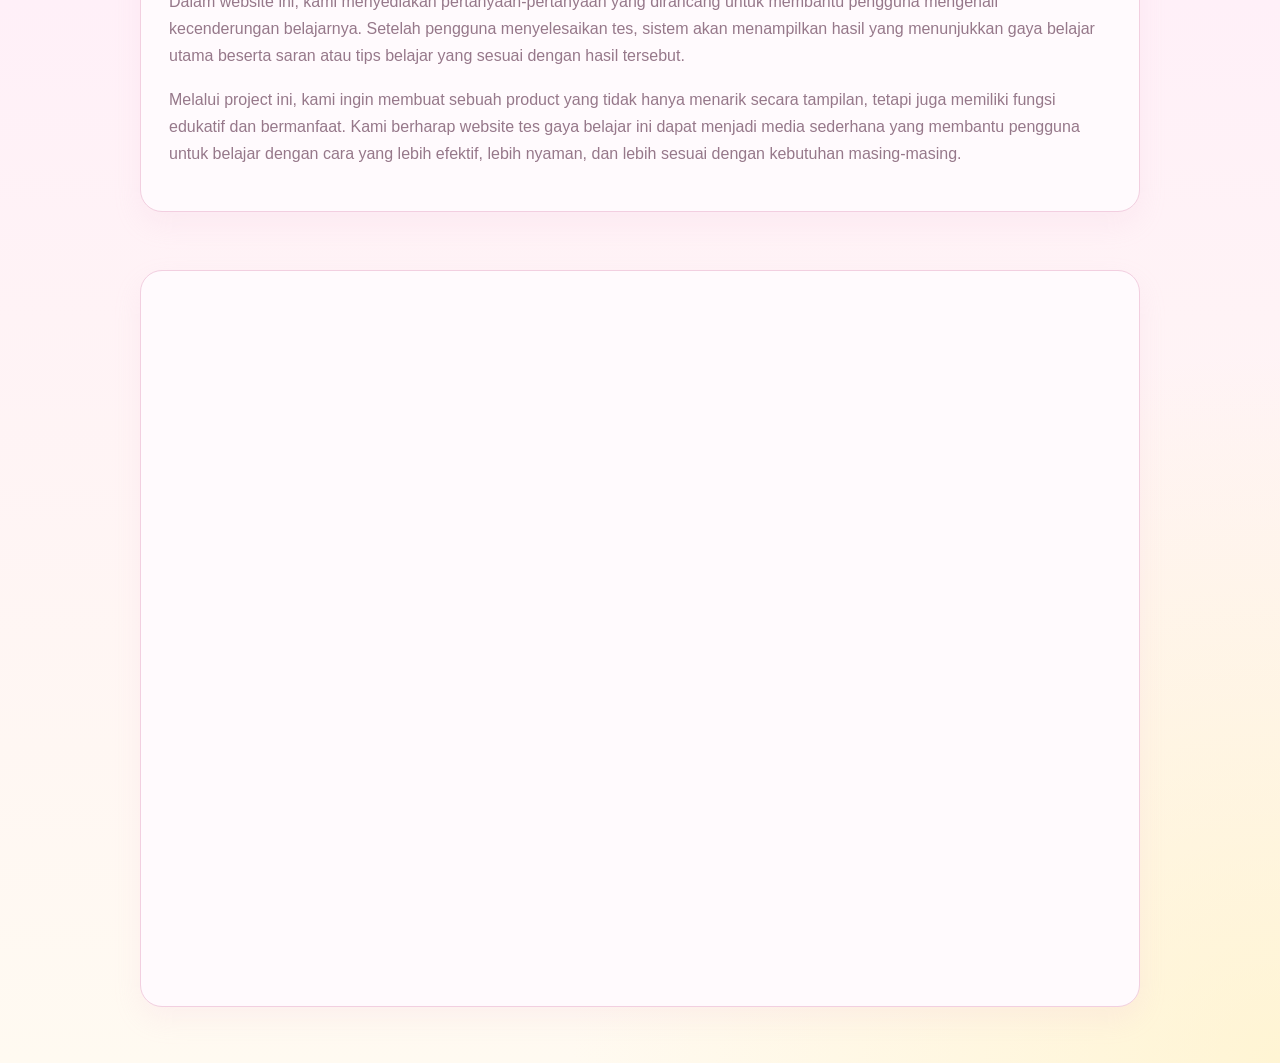
==== commit 016bc5b0: "Update index.html" ====
--- a/index.html
+++ b/index.html
@@ -3,18 +3,18 @@
   <head>
     <meta charset="utf-8">
     <meta name="viewport" content="width=device-width, initial-scale=1">
-    <title>Home | Gaya Belajar</title>
+    <title>About Us | Gaya Belajar</title>
     <link rel="stylesheet" href="styles.css">
   </head>
   <body>
     <nav class="navbar">
       <div class="brand">DIHAZIJEZ</div>
       <div class="nav-links">
-        <a href="AboutUs.html">About Us</a>
+        <span class="nav-current">About Us</span>
         <details class="nav-dropdown">
           <summary class="nav-trigger">Menu</summary>
           <div class="nav-dropdown-menu">
-            <span class="nav-dropdown-current">Home</span>
+            <a href="home.html">Home</a>
             <a href="design.html">Design</a>
             <a href="product.html">Product</a>
           </div>
@@ -22,64 +22,111 @@
       </div>
     </nav>
 
-    <section class="hero-banner">
-      <div class="hero-banner-inner">
-        <p class="eyebrow hero-eyebrow">Project Gaya Belajar</p>
-        <h1>Kenali gaya belajarmu biar belajar jadi lebih cocok.</h1>
-        <p class="lead hero-lead">
-          Tes singkat ini bantu kamu tahu apakah kamu lebih cocok belajar secara visual, auditori, atau kinestetik.
-        </p>
-        <div class="hero-actions hero-actions-center">
-          <a class="button button-light" href="product.html">Ikuti Tes Sekarang</a>
-          <a class="button button-outline-light" href="#tipe-belajar">Ketahui Gaya Belajar</a>
-        </div>
-      </div>
-    </section>
-
     <main class="page">
       <section class="card section-card">
-        <p class="section-label">Kenapa penting?</p>
-        <h2>Belajar lama belum tentu efektif kalau caranya belum pas.</h2>
+        <p class="section-label">About Us</p>
+        <h1>Tentang Kami</h1>
         <p>
-          Kadang kita sudah berusaha belajar, tapi hasilnya tetap kurang maksimal.
-          Salah satu alasannya bisa jadi karena metode belajar yang dipakai belum sesuai
-          dengan gaya belajar kita sendiri.
+          Halaman ini dibuat untuk memperkenalkan tim yang mengerjakan project gaya belajar ini.
+          Kami adalah Kelompok 4 yang bekerja sama untuk merancang dan membuat sebuah website
+          sederhana namun bermanfaat bagi pengguna, khususnya pelajar, agar dapat mengenali
+          gaya belajar yang paling sesuai dengan dirinya.
+        </p>
+        <p>
+          Dalam proses pembuatan project ini, setiap anggota kelompok memiliki peran masing-masing
+          sesuai dengan kemampuan yang dimiliki, mulai dari pembuatan tampilan website, penyusunan
+          isi, desain, hingga pengembangan fitur tes. Melalui kerja sama ini, kami belajar untuk
+          saling berdiskusi, membagi tugas, dan menyelesaikan project secara bersama-sama.
+        </p>
+        <p>
+          Kami berharap website ini tidak hanya menjadi tugas project semata, tetapi juga bisa
+          memberikan manfaat nyata bagi pengguna. Dengan adanya tes gaya belajar ini, pengguna dapat
+          lebih memahami cara belajar yang cocok untuk dirinya sehingga proses belajar menjadi lebih
+          efektif, lebih menyenangkan, dan lebih mudah diterapkan dalam kehidupan sehari-hari.
         </p>
       </section>
 
-      <section class="section-block">
-        <div class="section-heading">
-          <p class="section-label">Tipe Belajar</p>
-          <h2 id="tipe-belajar">Tiga tipe belajar utama</h2>
-        </div>
-
-        <div class="grid grid-3">
-          <article class="card simple-card">
-            <h3>Visual</h3>
-            <p>Lebih mudah memahami materi lewat gambar, warna, diagram, dan video.</p>
+      <section class="card section-card">
+        <p class="section-label">Proses Project</p>
+        <h2>Ask, Imagine, Plan, Create, Share</h2>
+        <div class="process-list">
+          <article class="process-card">
+            <h3>Ask</h3>
+            <p>Kami mencari tahu masalah yang sering dialami pelajar saat belajar.</p>
           </article>
 
-          <article class="card simple-card">
-            <h3>Auditori</h3>
-            <p>Lebih cepat paham lewat penjelasan, diskusi, suara, atau membaca dengan lantang.</p>
+          <article class="process-card">
+            <h3>Imagine</h3>
+            <p>Kami membayangkan website yang sederhana, lucu, dan mudah dipakai.</p>
           </article>
 
-          <article class="card simple-card">
-            <h3>Kinestetik</h3>
-            <p>Lebih gampang mengerti lewat praktik langsung, gerakan, dan pengalaman nyata.</p>
+          <article class="process-card">
+            <h3>Plan</h3>
+            <p>Kami membagi tugas untuk desain, isi halaman, dan fitur tes gaya belajar.</p>
+          </article>
+
+          <article class="process-card">
+            <h3>Create</h3>
+            <p>Kami membuat halaman web, pertanyaan tes, hasil, dan tampilan website.</p>
+          </article>
+
+          <article class="process-card">
+            <h3>Share</h3>
+            <p>Kami membagikan hasil project agar bisa dilihat dan digunakan orang lain.</p>
           </article>
         </div>
+      </section>
+
+      <section class="card section-card">
+        <p class="section-label">Anggota Kelompok 4</p>
+        <h2>Tim project kami terdiri dari 4 orang</h2>
+        <p>1. Jezen Nadhifazka Fadillah - Programmer App</p>
+        <p>2. Dinda Zaina Raqila - Programmer Web</p>
+        <p>3. Raihanna Khalisah Maulana - Design Graphic</p>
+        <p>4. Ghaziah Kanza Zahir</p>
+      </section>
+
+      <section class="card section-card">
+        <p class="section-label">Tentang Product</p>
+        <h2>Project kami adalah website tes gaya belajar</h2>
+        <p>
+          Product yang kelompok kami buat adalah website yang membantu pengguna mengenali gaya belajar,
+          apakah lebih cocok visual, auditori, atau kinestetik.
+        </p>
+        <p>
+          Melalui beberapa pertanyaan sederhana, pengguna bisa melihat hasil gaya belajar yang paling dominan
+          dan mendapatkan tips belajar yang sesuai.
+        </p>
+        <p>
+          Website ini dibuat dengan tujuan untuk memberikan pemahaman kepada pengguna bahwa setiap orang
+          memiliki cara belajar yang berbeda-beda. Dengan mengetahui gaya belajar yang dimiliki, seseorang
+          dapat memilih metode belajar yang lebih tepat sehingga materi yang dipelajari dapat dipahami
+          dengan lebih mudah.
+        </p>
+        <p>
+          Dalam website ini, kami menyediakan pertanyaan-pertanyaan yang dirancang untuk membantu pengguna
+          mengenali kecenderungan belajarnya. Setelah pengguna menyelesaikan tes, sistem akan menampilkan
+          hasil yang menunjukkan gaya belajar utama beserta saran atau tips belajar yang sesuai dengan hasil tersebut.
+        </p>
+        <p>
+          Melalui project ini, kami ingin membuat sebuah product yang tidak hanya menarik secara tampilan,
+          tetapi juga memiliki fungsi edukatif dan bermanfaat. Kami berharap website tes gaya belajar ini
+          dapat menjadi media sederhana yang membantu pengguna untuk belajar dengan cara yang lebih efektif,
+          lebih nyaman, dan lebih sesuai dengan kebutuhan masing-masing.
+        </p>
       </section>
 
       <br>
       <br>
 
-      <section class="card section-card">
-        <p class="section-label">Sedikit cerita</p>
-        <h2>Web ini dibuat supaya belajar terasa lebih dekat, bukan lebih ribet.</h2>
-        <p>
-          Intinya simpel: isi tes, lihat hasilnya, lalu coba metode belajar yang lebih cocok buat kamu.
-        </p>
+      <section class="card embed-card">
+        <iframe
+          src="https://www.canva.com/design/DAHCYqIVzfM/KktYaF7nyShPlvq_w7BbAQ/view?embed"
+          title="Canva design preview"
+          loading="lazy"
+          allow="fullscreen; autoplay; clipboard-write"
+          allowfullscreen
+        ></iframe>
       </section>
     </main>
   </body>
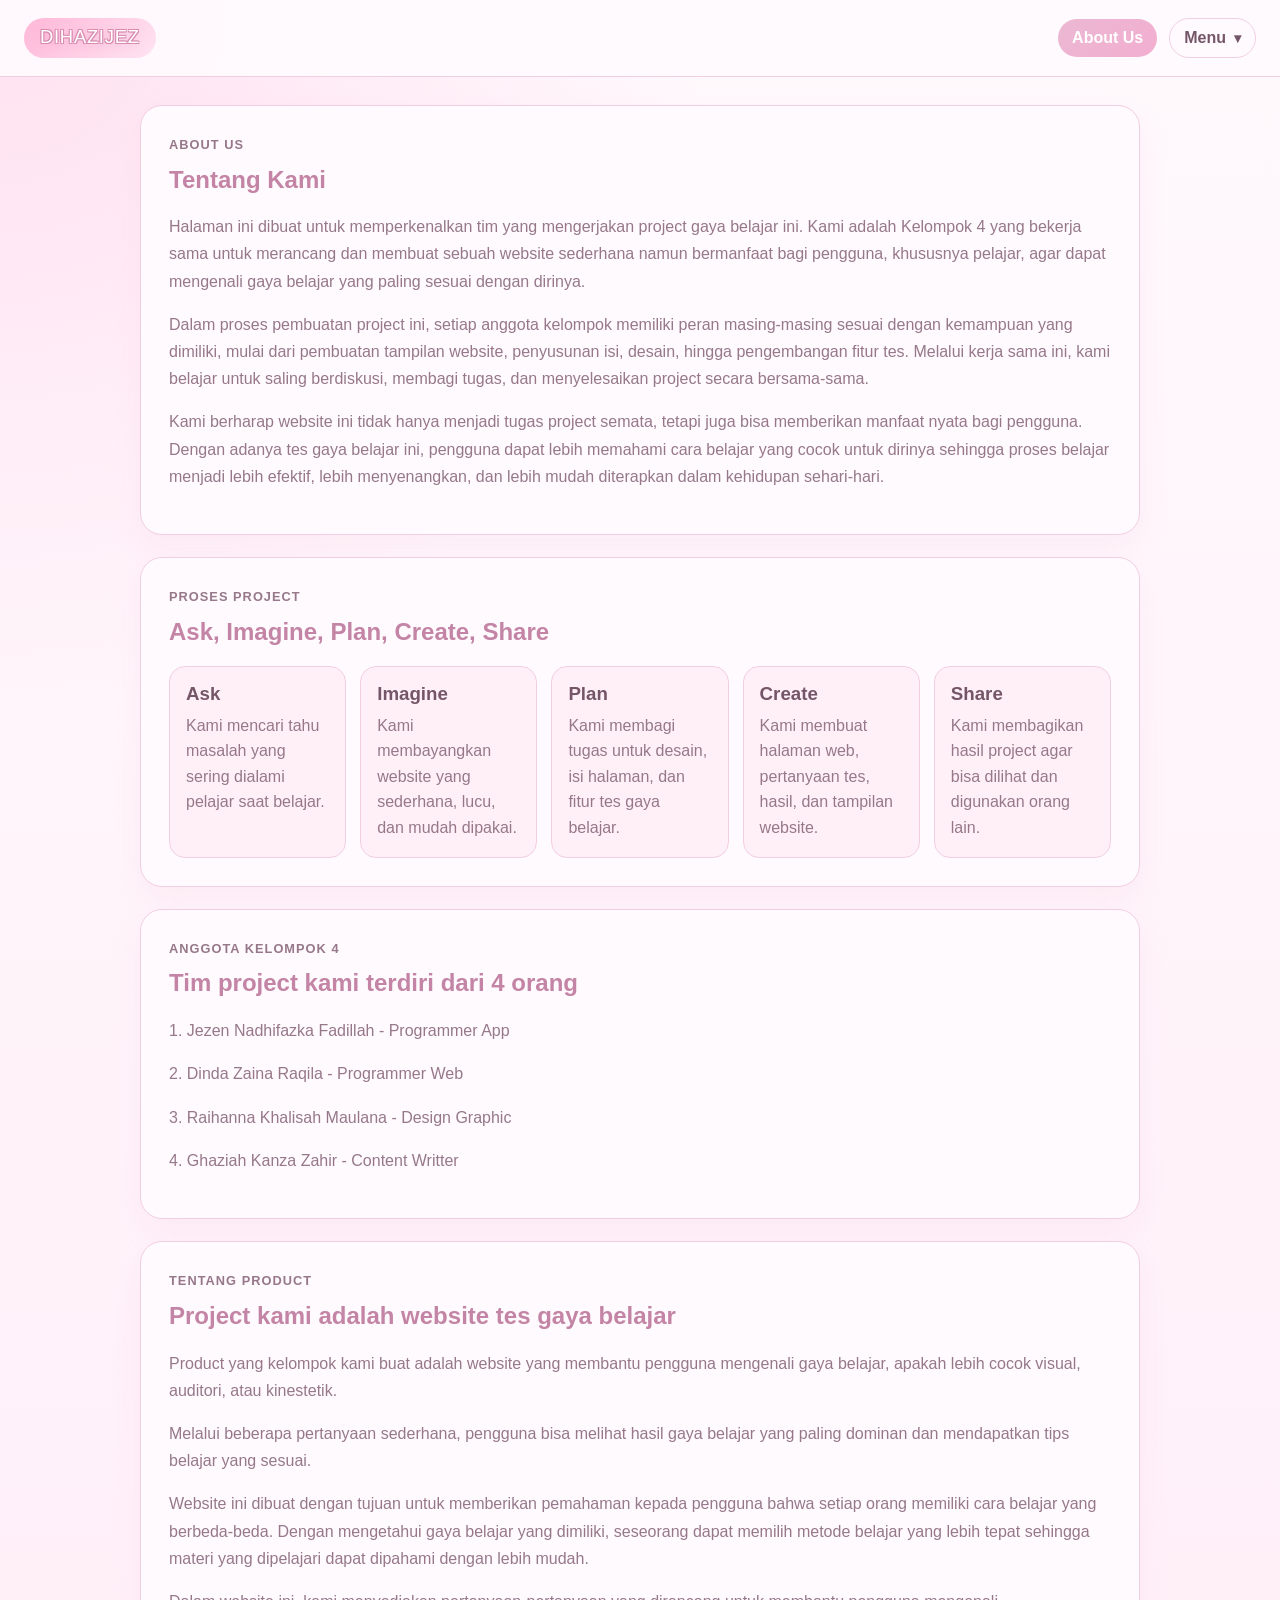
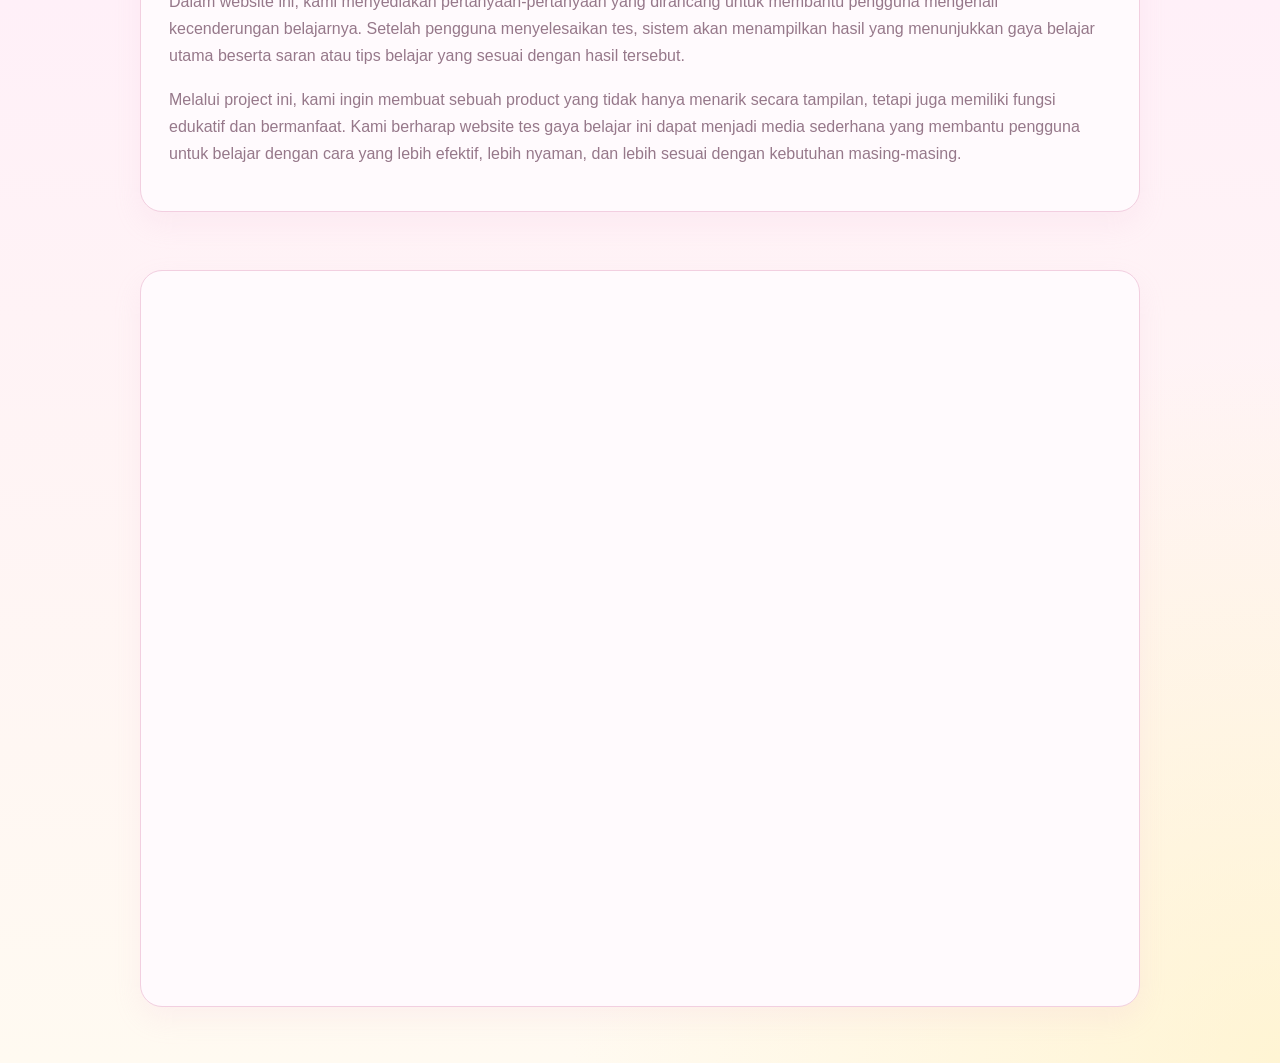
==== commit 5475e258: "Update index.html" ====
--- a/index.html
+++ b/index.html
@@ -83,7 +83,7 @@
         <p>1. Jezen Nadhifazka Fadillah - Programmer App</p>
         <p>2. Dinda Zaina Raqila - Programmer Web</p>
         <p>3. Raihanna Khalisah Maulana - Design Graphic</p>
-        <p>4. Ghaziah Kanza Zahir</p>
+        <p>4. Ghaziah Kanza Zahir - Content Writter</p>
       </section>
 
       <section class="card section-card">
